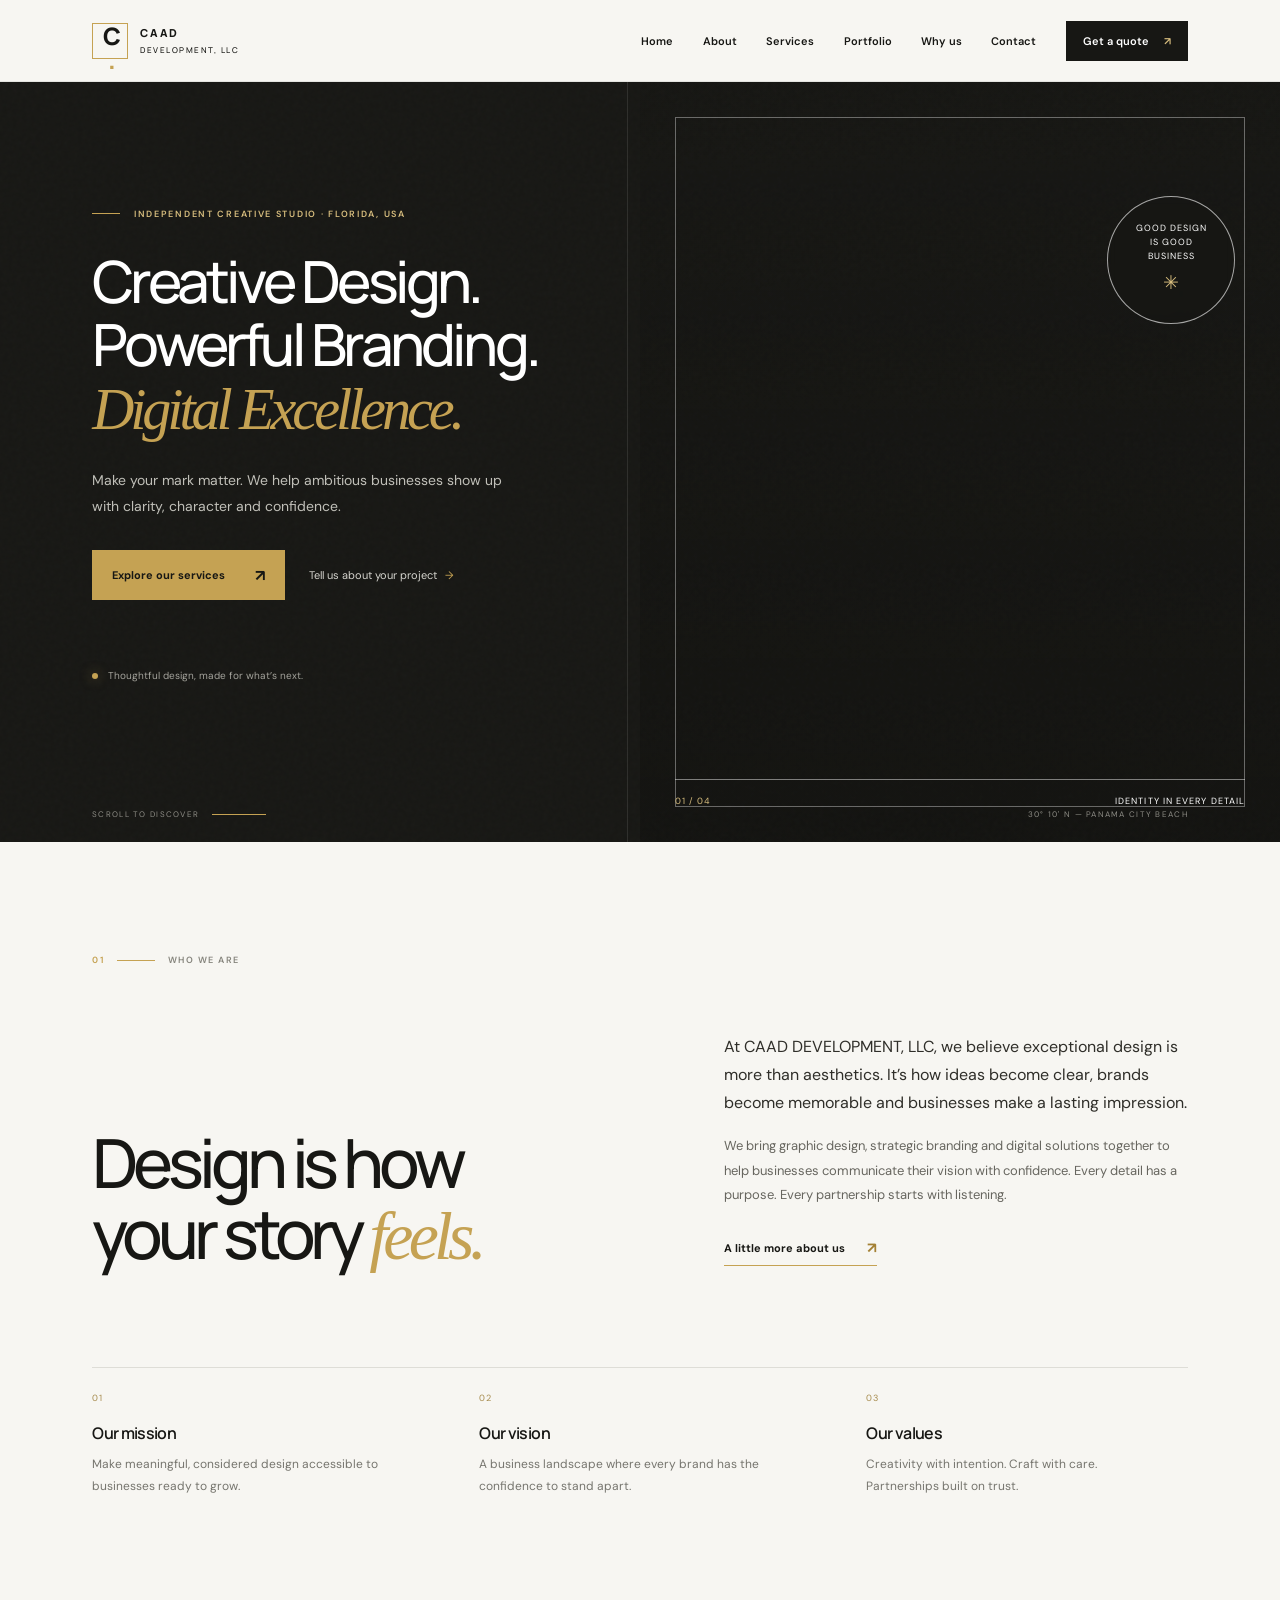
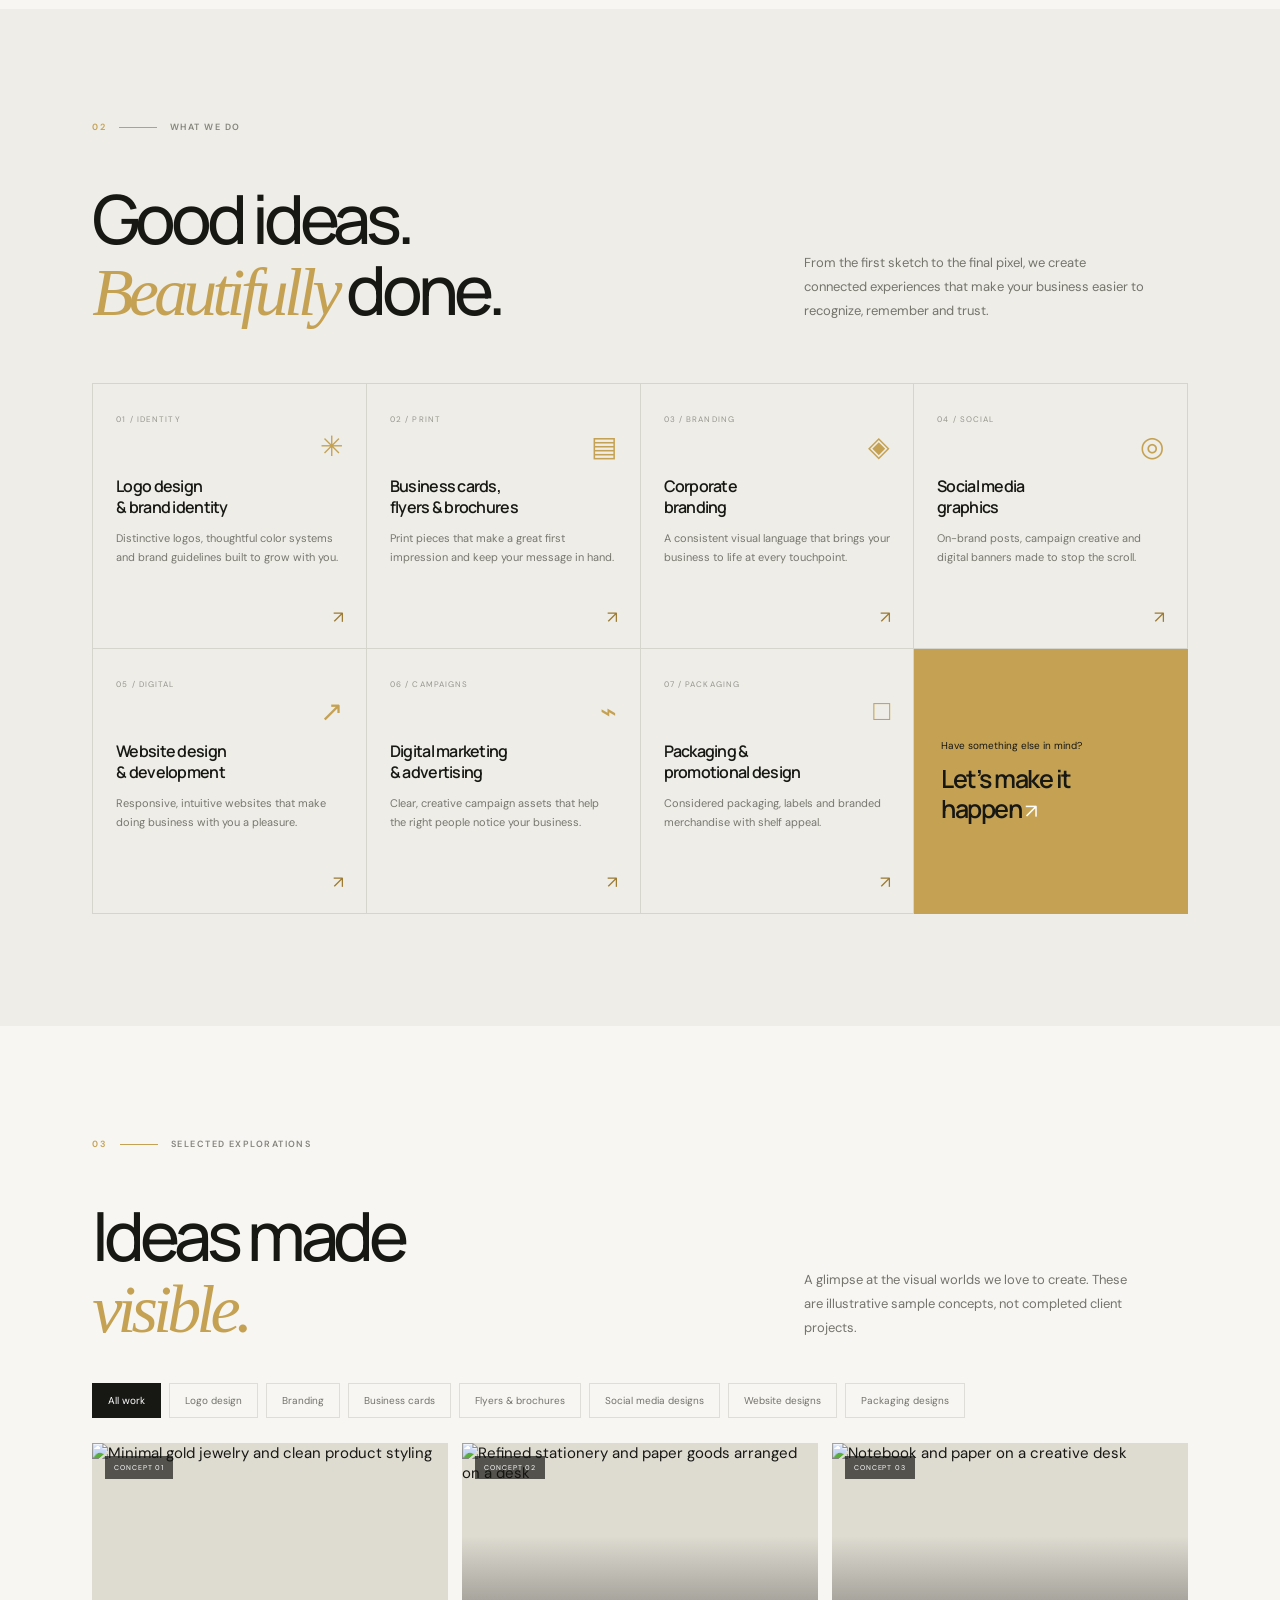
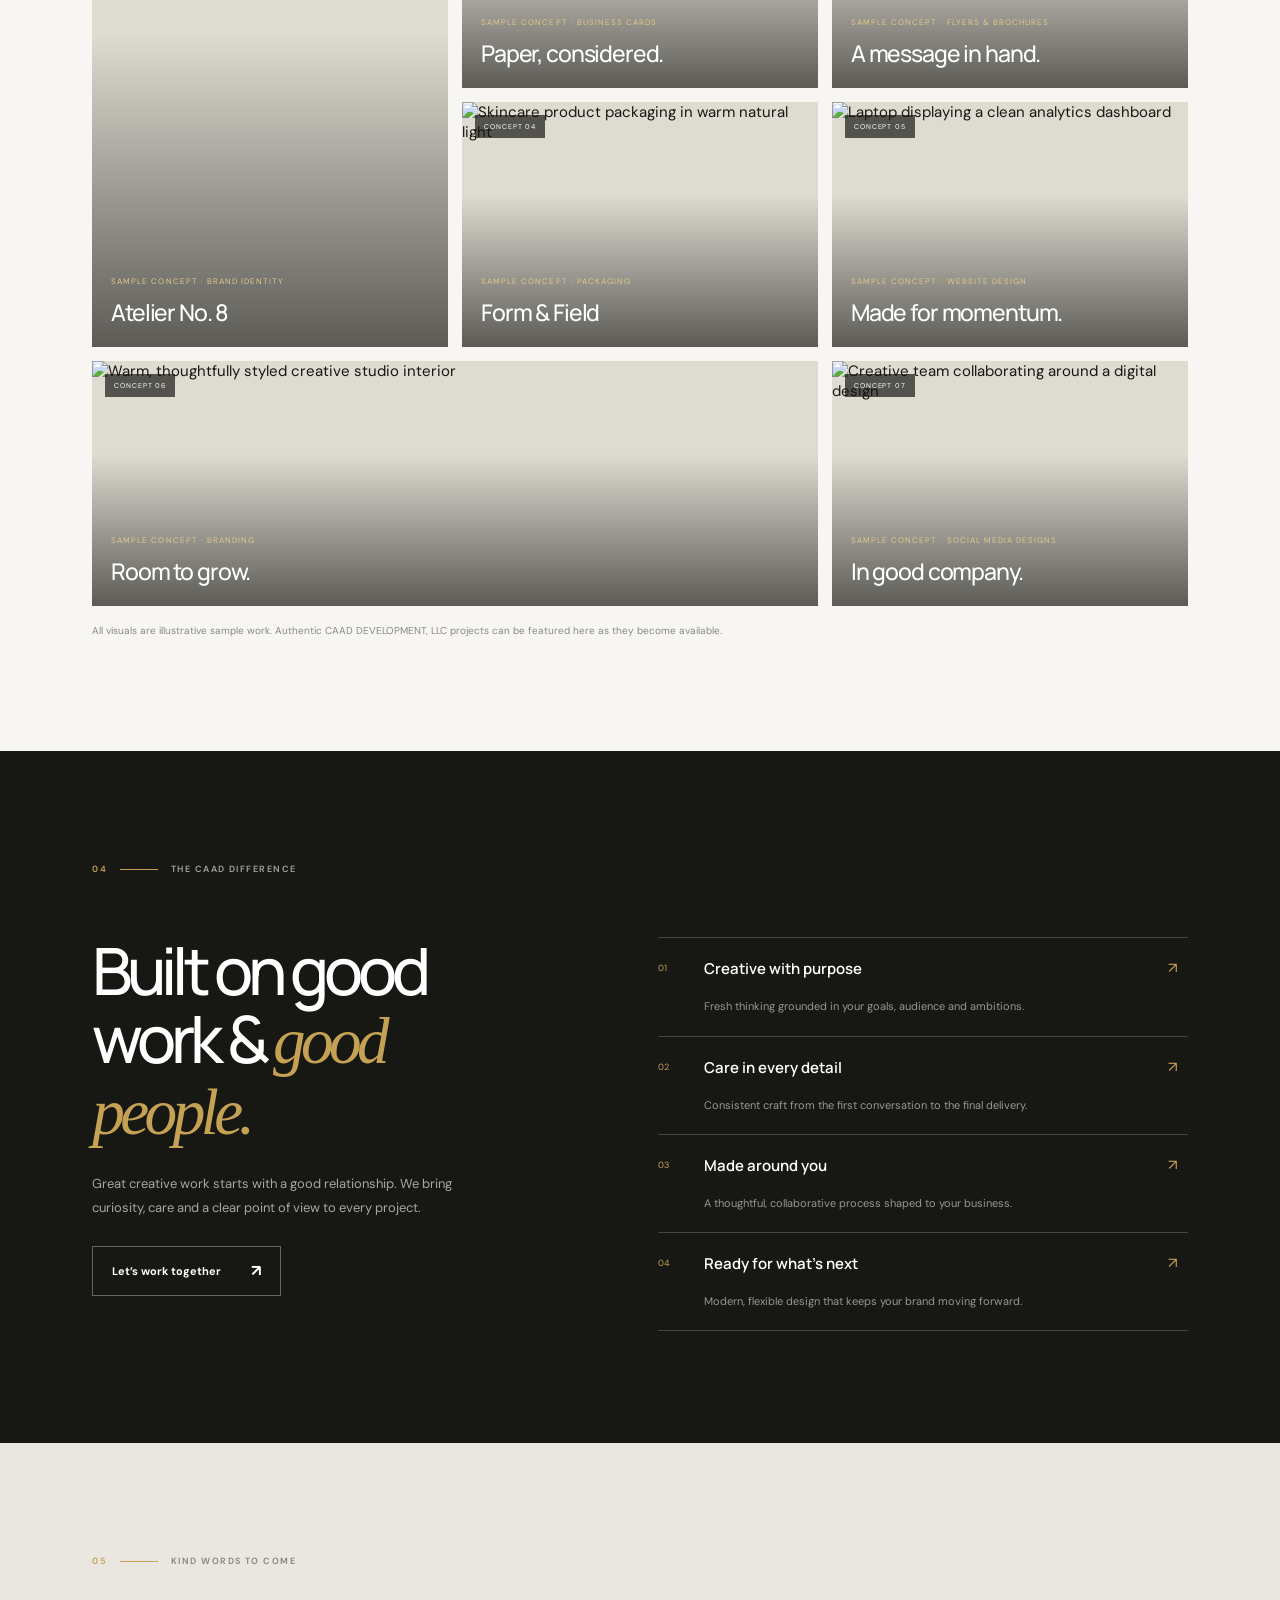
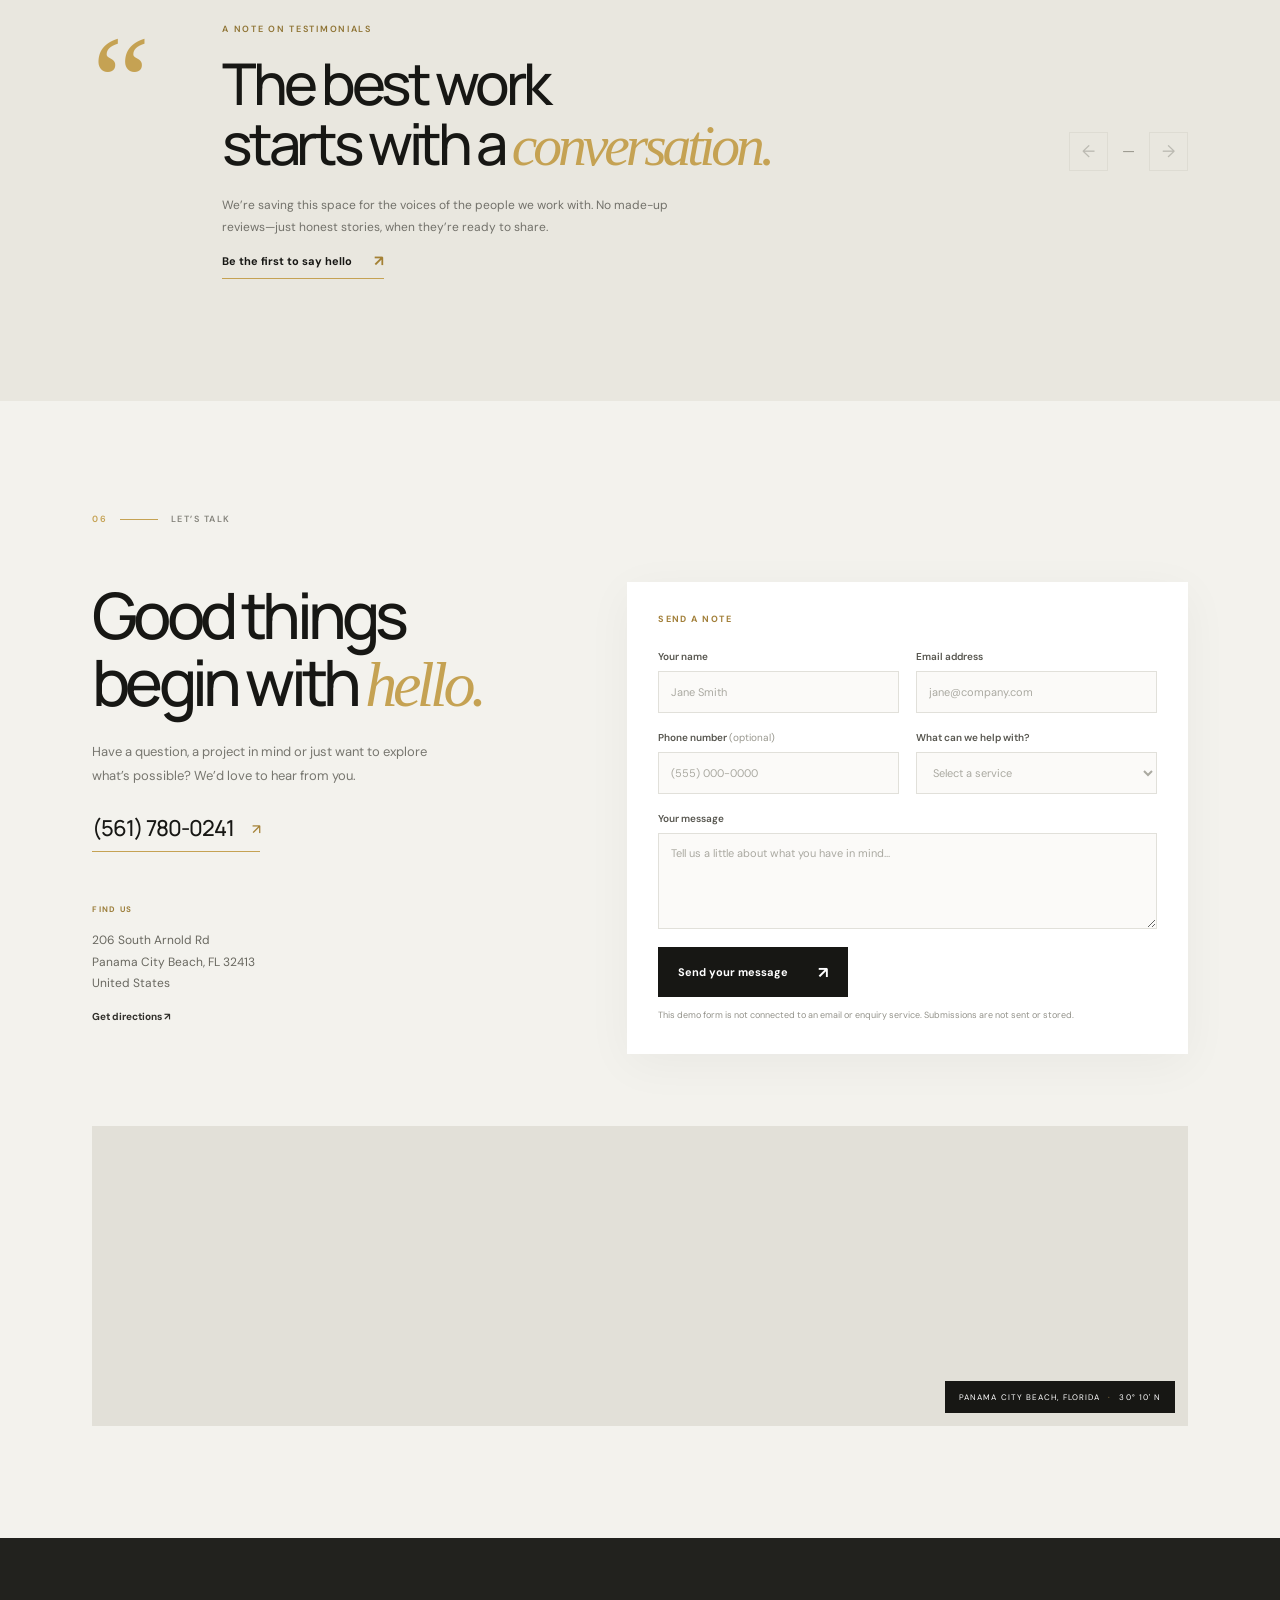
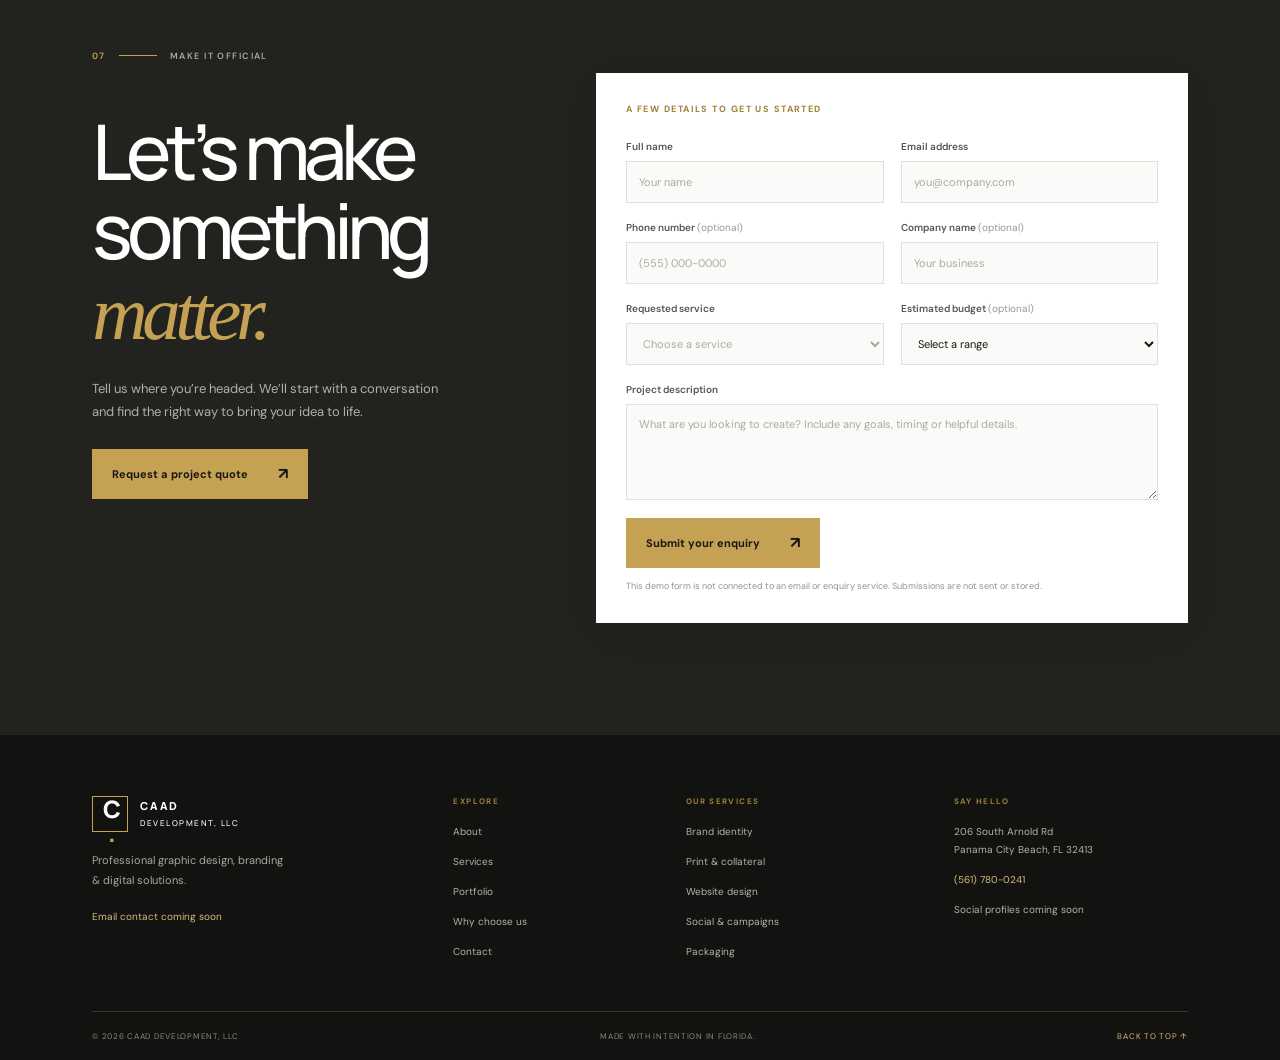
==== index.html @ cacc42fa "Add CAAD Development website Co-authored-by: Copilot <223556219+Copilot@users.noreply.github.com>" ====
<!doctype html>
<html lang="en">
  <head>
    <meta charset="utf-8">
    <meta name="viewport" content="width=device-width, initial-scale=1">
    <meta name="theme-color" content="#11110f">
    <meta name="description" content="CAAD DEVELOPMENT, LLC creates distinctive brand identities, graphic design and thoughtful digital experiences for modern businesses.">
    <title>CAAD DEVELOPMENT, LLC — Design with distinction</title>
    <link rel="preconnect" href="https://fonts.googleapis.com">
    <link rel="preconnect" href="https://fonts.gstatic.com" crossorigin>
    <link rel="preconnect" href="https://images.unsplash.com">
    <link href="https://fonts.googleapis.com/css2?family=DM+Sans:wght@400;500;600;700&family=Manrope:wght@400;500;600;700;800&display=swap" rel="stylesheet">
    <link rel="stylesheet" href="styles.css">
    <script src="script.js" defer></script>
  </head>
  <body>
    <a class="skip-link" href="#main">Skip to content</a>
    <header class="site-header" id="top">
      <a class="brand" href="#home" aria-label="CAAD Development home">
        <span class="brand-mark" aria-hidden="true">C<span>.</span></span>
        <span class="brand-name">CAAD <span>DEVELOPMENT, LLC</span></span>
      </a>
      <button class="menu-toggle" type="button" aria-expanded="false" aria-controls="primary-nav" aria-label="Open navigation">
        <span></span><span></span>
      </button>
      <nav class="primary-nav" id="primary-nav" aria-label="Main navigation">
        <a href="#home">Home</a>
        <a href="#about">About</a>
        <a href="#services">Services</a>
        <a href="#portfolio">Portfolio</a>
        <a href="#why-us">Why us</a>
        <a href="#contact">Contact</a>
        <a class="nav-cta" href="#quote">Get a quote <span aria-hidden="true">↗</span></a>
      </nav>
    </header>

    <main id="main">
      <section class="hero" id="home">
        <div class="hero-grain" aria-hidden="true"></div>
        <div class="hero-copy">
          <p class="eyebrow"><span class="eyebrow-line"></span> Independent creative studio · Florida, USA</p>
          <h1>Creative Design.<br>Powerful Branding.<br><em>Digital Excellence.</em></h1>
          <p class="hero-intro">Make your mark matter. We help ambitious businesses show up with clarity, character and confidence.</p>
          <div class="hero-actions">
            <a class="button button-gold" href="#services">Explore our services <span aria-hidden="true">↗</span></a>
            <a class="text-link" href="#quote">Tell us about your project <span aria-hidden="true">→</span></a>
          </div>
          <div class="hero-note"><span class="note-dot"></span> Thoughtful design, made for what’s next.</div>
        </div>
        <div class="hero-art" role="img" aria-label="Sunlit architectural detail representing considered design">
          <div class="hero-art-image"></div>
          <div class="hero-art-frame"></div>
          <div class="hero-art-label"><span>01 / 04</span><span>Identity in every detail</span></div>
          <div class="hero-stamp" aria-hidden="true"><span>GOOD DESIGN<br>IS GOOD<br>BUSINESS</span><b>✳</b></div>
        </div>
        <div class="hero-bottom"><span>Scroll to discover</span><span class="scroll-line"></span><span>30° 10' N — Panama City Beach</span></div>
      </section>

      <section class="intro section-pad" id="about">
        <div class="section-kicker"><span>01</span><span class="kicker-rule"></span><span>Who we are</span></div>
        <div class="intro-grid">
          <h2>Design is how<br>your story <em>feels.</em></h2>
          <div class="intro-copy">
            <p class="lead">At CAAD DEVELOPMENT, LLC, we believe exceptional design is more than aesthetics. It’s how ideas become clear, brands become memorable and businesses make a lasting impression.</p>
            <p>We bring graphic design, strategic branding and digital solutions together to help businesses communicate their vision with confidence. Every detail has a purpose. Every partnership starts with listening.</p>
            <a class="underlined-link" href="#contact">A little more about us <span aria-hidden="true">↗</span></a>
          </div>
        </div>
        <div class="values-row">
          <div><span class="value-number">01</span><h3>Our mission</h3><p>Make meaningful, considered design accessible to businesses ready to grow.</p></div>
          <div><span class="value-number">02</span><h3>Our vision</h3><p>A business landscape where every brand has the confidence to stand apart.</p></div>
          <div><span class="value-number">03</span><h3>Our values</h3><p>Creativity with intention. Craft with care. Partnerships built on trust.</p></div>
        </div>
      </section>

      <section class="services section-pad" id="services">
        <div class="section-kicker"><span>02</span><span class="kicker-rule"></span><span>What we do</span></div>
        <div class="section-heading">
          <h2>Good ideas.<br><em>Beautifully</em> done.</h2>
          <p>From the first sketch to the final pixel, we create connected experiences that make your business easier to recognize, remember and trust.</p>
        </div>
        <div class="service-grid">
          <article class="service-card">
            <span class="service-index">01 / IDENTITY</span><span class="service-icon" aria-hidden="true">✳</span>
            <h3>Logo design<br>&amp; brand identity</h3><p>Distinctive logos, thoughtful color systems and brand guidelines built to grow with you.</p><a href="#quote" aria-label="Request logo design and brand identity">↗</a>
          </article>
          <article class="service-card">
            <span class="service-index">02 / PRINT</span><span class="service-icon" aria-hidden="true">▤</span>
            <h3>Business cards,<br>flyers &amp; brochures</h3><p>Print pieces that make a great first impression and keep your message in hand.</p><a href="#quote" aria-label="Request print design">↗</a>
          </article>
          <article class="service-card">
            <span class="service-index">03 / BRANDING</span><span class="service-icon" aria-hidden="true">◈</span>
            <h3>Corporate<br>branding</h3><p>A consistent visual language that brings your business to life at every touchpoint.</p><a href="#quote" aria-label="Request corporate branding">↗</a>
          </article>
          <article class="service-card">
            <span class="service-index">04 / SOCIAL</span><span class="service-icon" aria-hidden="true">◎</span>
            <h3>Social media<br>graphics</h3><p>On-brand posts, campaign creative and digital banners made to stop the scroll.</p><a href="#quote" aria-label="Request social media graphics">↗</a>
          </article>
          <article class="service-card">
            <span class="service-index">05 / DIGITAL</span><span class="service-icon" aria-hidden="true">↗</span>
            <h3>Website design<br>&amp; development</h3><p>Responsive, intuitive websites that make doing business with you a pleasure.</p><a href="#quote" aria-label="Request website design and development">↗</a>
          </article>
          <article class="service-card">
            <span class="service-index">06 / CAMPAIGNS</span><span class="service-icon" aria-hidden="true">⌁</span>
            <h3>Digital marketing<br>&amp; advertising</h3><p>Clear, creative campaign assets that help the right people notice your business.</p><a href="#quote" aria-label="Request digital marketing and advertising">↗</a>
          </article>
          <article class="service-card service-card-last">
            <span class="service-index">07 / PACKAGING</span><span class="service-icon" aria-hidden="true">□</span>
            <h3>Packaging &amp;<br>promotional design</h3><p>Considered packaging, labels and branded merchandise with shelf appeal.</p><a href="#quote" aria-label="Request packaging and promotional design">↗</a>
          </article>
          <a class="service-outro" href="#quote"><span>Have something else in mind?</span><strong>Let’s make it happen <b aria-hidden="true">↗</b></strong></a>
        </div>
      </section>

      <section class="portfolio section-pad" id="portfolio">
        <div class="section-kicker"><span>03</span><span class="kicker-rule"></span><span>Selected explorations</span></div>
        <div class="section-heading portfolio-heading">
          <h2>Ideas made<br><em>visible.</em></h2>
          <p>A glimpse at the visual worlds we love to create. These are illustrative sample concepts, not completed client projects.</p>
        </div>
        <div class="portfolio-filters" role="group" aria-label="Filter portfolio samples">
          <button class="filter-button is-active" type="button" data-filter="all" aria-pressed="true">All work</button>
          <button class="filter-button" type="button" data-filter="logo" aria-pressed="false">Logo design</button>
          <button class="filter-button" type="button" data-filter="branding" aria-pressed="false">Branding</button>
          <button class="filter-button" type="button" data-filter="business-cards" aria-pressed="false">Business cards</button>
          <button class="filter-button" type="button" data-filter="flyers" aria-pressed="false">Flyers &amp; brochures</button>
          <button class="filter-button" type="button" data-filter="social" aria-pressed="false">Social media designs</button>
          <button class="filter-button" type="button" data-filter="website" aria-pressed="false">Website designs</button>
          <button class="filter-button" type="button" data-filter="packaging" aria-pressed="false">Packaging designs</button>
        </div>
        <div class="portfolio-grid">
          <article class="portfolio-item portfolio-tall" data-category="logo">
            <img src="https://images.unsplash.com/photo-1605106702734-205df224ecce?auto=format&amp;fit=crop&amp;w=1000&amp;q=82" alt="Minimal gold jewelry and clean product styling" loading="lazy">
            <div class="portfolio-overlay"><span>Sample concept · Brand identity</span><h3>Atelier No. 8</h3></div><span class="sample-tag">CONCEPT 01</span>
          </article>
          <article class="portfolio-item" data-category="business-cards">
            <img src="https://images.unsplash.com/photo-1544816155-12df9643f363?auto=format&amp;fit=crop&amp;w=900&amp;q=82" alt="Refined stationery and paper goods arranged on a desk" loading="lazy">
            <div class="portfolio-overlay"><span>Sample concept · Business cards</span><h3>Paper, considered.</h3></div><span class="sample-tag">CONCEPT 02</span>
          </article>
          <article class="portfolio-item" data-category="flyers">
            <img src="https://images.unsplash.com/photo-1517842645767-c639042777db?auto=format&amp;fit=crop&amp;w=900&amp;q=82" alt="Notebook and paper on a creative desk" loading="lazy">
            <div class="portfolio-overlay"><span>Sample concept · Flyers &amp; brochures</span><h3>A message in hand.</h3></div><span class="sample-tag">CONCEPT 03</span>
          </article>
          <article class="portfolio-item" data-category="packaging">
            <img src="https://images.unsplash.com/photo-1608571423902-eed4a5ad8108?auto=format&amp;fit=crop&amp;w=900&amp;q=82" alt="Skincare product packaging in warm natural light" loading="lazy">
            <div class="portfolio-overlay"><span>Sample concept · Packaging</span><h3>Form &amp; Field</h3></div><span class="sample-tag">CONCEPT 04</span>
          </article>
          <article class="portfolio-item" data-category="website">
            <img src="https://images.unsplash.com/photo-1460925895917-afdab827c52f?auto=format&amp;fit=crop&amp;w=900&amp;q=82" alt="Laptop displaying a clean analytics dashboard" loading="lazy">
            <div class="portfolio-overlay"><span>Sample concept · Website design</span><h3>Made for momentum.</h3></div><span class="sample-tag">CONCEPT 05</span>
          </article>
          <article class="portfolio-item portfolio-wide" data-category="branding">
            <img src="https://images.unsplash.com/photo-1494438639946-1ebd1d20bf85?auto=format&amp;fit=crop&amp;w=1200&amp;q=82" alt="Warm, thoughtfully styled creative studio interior" loading="lazy">
            <div class="portfolio-overlay"><span>Sample concept · Branding</span><h3>Room to grow.</h3></div><span class="sample-tag">CONCEPT 06</span>
          </article>
          <article class="portfolio-item" data-category="social">
            <img src="https://images.unsplash.com/photo-1516321318423-f06f85e504b3?auto=format&amp;fit=crop&amp;w=900&amp;q=82" alt="Creative team collaborating around a digital design" loading="lazy">
            <div class="portfolio-overlay"><span>Sample concept · Social media designs</span><h3>In good company.</h3></div><span class="sample-tag">CONCEPT 07</span>
          </article>
        </div>
        <p class="portfolio-disclaimer">All visuals are illustrative sample work. Authentic CAAD DEVELOPMENT, LLC projects can be featured here as they become available.</p>
      </section>

      <section class="why-us section-pad" id="why-us">
        <div class="section-kicker"><span>04</span><span class="kicker-rule"></span><span>The CAAD difference</span></div>
        <div class="why-grid">
          <div><h2>Built on good<br>work &amp; <em>good people.</em></h2><p class="why-intro">Great creative work starts with a good relationship. We bring curiosity, care and a clear point of view to every project.</p><a class="button button-outline" href="#contact">Let’s work together <span aria-hidden="true">↗</span></a></div>
          <div class="strength-list">
            <div><span>01</span><h3>Creative with purpose</h3><p>Fresh thinking grounded in your goals, audience and ambitions.</p><b aria-hidden="true">↗</b></div>
            <div><span>02</span><h3>Care in every detail</h3><p>Consistent craft from the first conversation to the final delivery.</p><b aria-hidden="true">↗</b></div>
            <div><span>03</span><h3>Made around you</h3><p>A thoughtful, collaborative process shaped to your business.</p><b aria-hidden="true">↗</b></div>
            <div><span>04</span><h3>Ready for what’s next</h3><p>Modern, flexible design that keeps your brand moving forward.</p><b aria-hidden="true">↗</b></div>
          </div>
        </div>
      </section>

      <section class="testimonial-section section-pad" aria-labelledby="testimonial-title">
        <div class="section-kicker"><span>05</span><span class="kicker-rule"></span><span>Kind words to come</span></div>
        <div class="testimonial-wrap">
          <div class="testimonial-mark" aria-hidden="true">“</div>
          <div class="testimonial-content">
            <p class="eyebrow">A note on testimonials</p>
            <h2 id="testimonial-title">The best work<br>starts with a <em>conversation.</em></h2>
            <p class="testimonial-note">We’re saving this space for the voices of the people we work with. No made-up reviews—just honest stories, when they’re ready to share.</p>
            <a class="underlined-link" href="#contact">Be the first to say hello <span aria-hidden="true">↗</span></a>
          </div>
          <div class="testimonial-controls" aria-label="Testimonial carousel controls">
            <button type="button" disabled aria-label="Previous testimonial">←</button><span>—</span><button type="button" disabled aria-label="Next testimonial">→</button>
          </div>
        </div>
      </section>

      <section class="contact section-pad" id="contact">
        <div class="section-kicker"><span>06</span><span class="kicker-rule"></span><span>Let’s talk</span></div>
        <div class="contact-grid">
          <div class="contact-info">
            <h2>Good things<br>begin with <em>hello.</em></h2>
            <p>Have a question, a project in mind or just want to explore what’s possible? We’d love to hear from you.</p>
            <a class="contact-phone" href="tel:+15617800241">(561) 780-0241 <span aria-hidden="true">↗</span></a>
            <div class="contact-address"><span class="address-label">FIND US</span><p>206 South Arnold Rd<br>Panama City Beach, FL 32413<br>United States</p><a href="https://maps.google.com/?q=206+South+Arnold+Rd,+Panama+City+Beach,+FL+32413" target="_blank" rel="noreferrer">Get directions ↗</a></div>
          </div>
          <form class="form-card" id="contact-form">
            <p class="form-eyebrow">Send a note</p>
            <div class="form-row">
              <label>Your name<input name="name" autocomplete="name" required minlength="2" placeholder="Jane Smith"></label>
              <label>Email address<input name="email" type="email" autocomplete="email" required placeholder="jane@company.com"></label>
            </div>
            <div class="form-row">
              <label>Phone number <span class="optional">(optional)</span><input name="phone" type="tel" autocomplete="tel" placeholder="(555) 000-0000"></label>
              <label>What can we help with?
                <select name="service" required>
                  <option value="" selected disabled>Select a service</option>
                  <option>Logo design &amp; brand identity</option><option>Print design</option><option>Corporate branding</option><option>Social media graphics</option><option>Website design &amp; development</option><option>Digital marketing &amp; advertising</option><option>Packaging &amp; promotional design</option><option>Something else</option>
                </select>
              </label>
            </div>
            <label>Your message<textarea name="message" rows="4" required minlength="10" placeholder="Tell us a little about what you have in mind..."></textarea></label>
            <button class="button button-dark" type="submit">Send your message <span aria-hidden="true">↗</span></button>
            <p class="form-status" role="status" aria-live="polite"></p>
            <p class="form-disclaimer">This demo form is not connected to an email or enquiry service. Submissions are not sent or stored.</p>
          </form>
        </div>
        <div class="map-wrap" aria-label="Map showing the office area">
          <iframe title="Map of 206 South Arnold Road, Panama City Beach, Florida" src="https://maps.google.com/maps?q=206%20South%20Arnold%20Rd%2C%20Panama%20City%20Beach%2C%20FL%2032413&amp;output=embed" loading="lazy" referrerpolicy="no-referrer-when-downgrade"></iframe>
          <span class="map-caption">PANAMA CITY BEACH, FLORIDA <span>·</span> 30° 10' N</span>
        </div>
      </section>

      <section class="quote section-pad" id="quote">
        <div class="quote-content">
          <div class="section-kicker"><span>07</span><span class="kicker-rule"></span><span>Make it official</span></div>
          <h2>Let’s make<br>something <em>matter.</em></h2>
          <p>Tell us where you’re headed. We’ll start with a conversation and find the right way to bring your idea to life.</p>
          <a class="button button-gold" href="#quote-form">Request a project quote <span aria-hidden="true">↗</span></a>
        </div>
        <div class="quote-form-wrap">
          <form class="quote-form" id="quote-form">
            <p class="form-eyebrow">A few details to get us started</p>
            <div class="form-row"><label>Full name<input name="name" autocomplete="name" required minlength="2" placeholder="Your name"></label><label>Email address<input name="email" type="email" autocomplete="email" required placeholder="you@company.com"></label></div>
            <div class="form-row"><label>Phone number <span class="optional">(optional)</span><input name="phone" type="tel" autocomplete="tel" placeholder="(555) 000-0000"></label><label>Company name <span class="optional">(optional)</span><input name="company" autocomplete="organization" placeholder="Your business"></label></div>
            <div class="form-row"><label>Requested service<select name="service" required><option value="" selected disabled>Choose a service</option><option>Logo design &amp; brand identity</option><option>Business cards, flyers &amp; brochures</option><option>Corporate branding</option><option>Social media graphics</option><option>Website design &amp; development</option><option>Digital marketing &amp; advertising</option><option>Packaging &amp; promotional design</option><option>Multiple services / not sure yet</option></select></label><label>Estimated budget <span class="optional">(optional)</span><select name="budget"><option value="" selected>Select a range</option><option>Under $1,000</option><option>$1,000–$2,500</option><option>$2,500–$5,000</option><option>$5,000+</option><option>Let’s discuss</option></select></label></div>
            <label>Project description<textarea name="description" rows="4" required minlength="15" placeholder="What are you looking to create? Include any goals, timing or helpful details."></textarea></label>
            <button class="button button-gold" type="submit">Submit your enquiry <span aria-hidden="true">↗</span></button>
            <p class="form-status" role="status" aria-live="polite"></p>
            <p class="form-disclaimer">This demo form is not connected to an email or enquiry service. Submissions are not sent or stored.</p>
          </form>
        </div>
      </section>
    </main>

    <footer class="site-footer">
      <div class="footer-main">
        <div class="footer-brand">
          <a class="brand brand-light" href="#home" aria-label="CAAD Development home"><span class="brand-mark" aria-hidden="true">C<span>.</span></span><span class="brand-name">CAAD <span>DEVELOPMENT, LLC</span></span></a>
          <p>Professional graphic design, branding<br>&amp; digital solutions.</p>
          <span class="footer-email">Email contact coming soon</span>
        </div>
        <div class="footer-col"><span class="footer-label">EXPLORE</span><a href="#about">About</a><a href="#services">Services</a><a href="#portfolio">Portfolio</a><a href="#why-us">Why choose us</a><a href="#contact">Contact</a></div>
        <div class="footer-col"><span class="footer-label">OUR SERVICES</span><a href="#services">Brand identity</a><a href="#services">Print &amp; collateral</a><a href="#services">Website design</a><a href="#services">Social &amp; campaigns</a><a href="#services">Packaging</a></div>
        <div class="footer-col footer-contact"><span class="footer-label">SAY HELLO</span><p>206 South Arnold Rd<br>Panama City Beach, FL 32413</p><a href="tel:+15617800241">(561) 780-0241</a><span>Social profiles coming soon</span></div>
      </div>
      <div class="footer-bottom"><span>© <span id="current-year"></span> CAAD DEVELOPMENT, LLC</span><span>Made with intention in Florida.</span><a href="#top">Back to top ↑</a></div>
    </footer>
  </body>
</html>
---- styles.css ----
:root {
  color-scheme: light;
  --ink: #171714;
  --ink-soft: #272722;
  --paper: #f7f6f2;
  --white: #fff;
  --gold: #c5a253;
  --gold-light: #d7bd7e;
  --muted: #85847d;
  --line: #deddd7;
  --serif: Georgia, "Times New Roman", serif;
  --sans: "DM Sans", Arial, sans-serif;
  --display: "Manrope", "DM Sans", Arial, sans-serif;
  --page-pad: clamp(24px, 7.2vw, 112px);
}

* { box-sizing: border-box; }
html { scroll-behavior: smooth; scroll-padding-top: 84px; }
body { margin: 0; background: var(--paper); color: var(--ink); font-family: var(--sans); font-size: 15px; -webkit-font-smoothing: antialiased; }
img { display: block; width: 100%; }
a { color: inherit; text-decoration: none; }
button, input, select, textarea { font: inherit; }
button, a { -webkit-tap-highlight-color: transparent; }
::selection { color: var(--ink); background: var(--gold-light); }
.skip-link { position: fixed; z-index: 99; top: 10px; left: 10px; padding: 12px 16px; background: var(--white); transform: translateY(-160%); }
.skip-link:focus { transform: translateY(0); }

.site-header { position: sticky; z-index: 20; top: 0; display: flex; height: 82px; align-items: center; justify-content: space-between; padding: 0 var(--page-pad); background: rgba(247, 246, 242, .96); border-bottom: 1px solid rgba(23, 23, 20, .08); backdrop-filter: blur(14px); }
.brand { display: inline-flex; align-items: center; gap: 12px; }
.brand-mark { display: grid; width: 36px; height: 36px; place-items: center; border: 1px solid var(--gold); color: var(--ink); font: 800 24px/1 var(--display); letter-spacing: -3px; }
.brand-mark span { color: var(--gold); }
.brand-name { font: 800 11px/1.35 var(--display); letter-spacing: .16em; }
.brand-name span { display: block; margin-top: 4px; font-size: 8px; font-weight: 500; letter-spacing: .19em; }
.primary-nav { display: flex; align-items: center; gap: clamp(17px, 2.3vw, 34px); }
.primary-nav > a:not(.nav-cta) { position: relative; font-size: 11px; font-weight: 600; transition: color .2s ease; }
.primary-nav > a:not(.nav-cta)::after { position: absolute; right: 0; bottom: -7px; left: 0; height: 1px; background: var(--gold); content: ""; transform: scaleX(0); transform-origin: left; transition: transform .25s ease; }
.primary-nav > a:not(.nav-cta):hover { color: #947333; }
.primary-nav > a:not(.nav-cta):hover::after { transform: scaleX(1); }
.nav-cta { padding: 13px 17px; background: var(--ink); color: var(--white); font-size: 11px; font-weight: 600; transition: background .2s ease; }
.nav-cta:hover { background: #37362e; }
.nav-cta span { margin-left: 12px; color: var(--gold-light); }
.menu-toggle { display: none; }

.hero { position: relative; display: grid; min-height: min(760px, calc(100svh - 82px)); grid-template-columns: 1fr 1fr; overflow: hidden; background: var(--ink); color: var(--white); }
.hero::before { position: absolute; top: 0; bottom: 0; left: 49%; width: 1px; background: rgba(255,255,255,.1); content: ""; }
.hero-grain { position: absolute; inset: 0; pointer-events: none; opacity: .14; background-image: url("data:image/svg+xml,%3Csvg viewBox='0 0 180 180' xmlns='http://www.w3.org/2000/svg'%3E%3Cfilter id='n'%3E%3CfeTurbulence type='fractalNoise' baseFrequency='.9' numOctaves='3' stitchTiles='stitch'/%3E%3C/filter%3E%3Crect width='100%25' height='100%25' filter='url(%23n)' opacity='.16'/%3E%3C/svg%3E"); }
.hero-copy { position: relative; z-index: 1; align-self: center; max-width: 700px; padding: 78px 5vw 112px var(--page-pad); }
.eyebrow { margin: 0 0 30px; color: var(--gold-light); font-size: 9px; font-weight: 600; letter-spacing: .19em; text-transform: uppercase; }
.eyebrow-line { display: inline-block; width: 28px; height: 1px; margin: 0 10px 3px 0; background: var(--gold); }
.hero h1, h2 { margin: 0; font: 500 clamp(54px, 7.15vw, 105px)/.99 var(--display); letter-spacing: -.075em; }
.hero h1 { font-size: clamp(42px, 4.55vw, 66px); line-height: 1.08; letter-spacing: -.065em; }
.hero h1 em, h2 em { color: var(--gold); font-family: var(--serif); font-weight: 400; letter-spacing: -.07em; }
.hero-intro { max-width: 440px; margin: 27px 0 30px; color: #c1c0b9; font-size: 14px; line-height: 1.85; }
.hero-actions { display: flex; align-items: center; flex-wrap: wrap; gap: 24px; }
.button { display: inline-flex; min-height: 50px; align-items: center; justify-content: center; gap: 30px; padding: 0 19px; border: 1px solid transparent; cursor: pointer; font-size: 11px; font-weight: 700; transition: color .2s ease, background .2s ease, border-color .2s ease, transform .2s ease; }
.button:hover { transform: translateY(-2px); }
.button-gold { background: var(--gold); color: var(--ink); }
.button-gold:hover { background: var(--gold-light); }
.button-gold span, .button-dark span, .button-outline span { font-size: 16px; }
.text-link { color: #d5d4ce; font-size: 11px; }
.text-link span { padding-left: 5px; color: var(--gold); }
.hero-note { display: flex; align-items: center; gap: 10px; margin-top: 69px; color: #a4a39c; font-size: 10px; }
.note-dot { width: 6px; height: 6px; border-radius: 50%; background: var(--gold); box-shadow: 0 0 12px #c5a25380; }
.hero-art { position: relative; min-height: 620px; overflow: hidden; }
.hero-art-image { position: absolute; inset: 0; background: linear-gradient(180deg, rgba(12,12,10,.05), rgba(12,12,10,.3)), url("https://images.unsplash.com/photo-1511818966892-d7d671e672a2?auto=format&fit=crop&w=1400&q=88") center/cover; animation: image-arrive 1.2s ease both; }
.hero-art-frame { position: absolute; inset: 35px; border: 1px solid rgba(255,255,255,.36); }
.hero-art-label { position: absolute; right: 35px; bottom: 35px; left: 35px; display: flex; justify-content: space-between; padding: 15px 0 0; border-top: 1px solid rgba(255,255,255,.45); font-size: 9px; letter-spacing: .12em; text-transform: uppercase; }
.hero-art-label span:first-child { color: var(--gold-light); }
.hero-stamp { position: absolute; top: 15%; right: 7%; display: grid; width: 128px; height: 128px; align-content: center; justify-items: center; border: 1px solid rgba(255,255,255,.62); border-radius: 50%; background: rgba(22,22,18,.28); color: var(--white); font-size: 9px; line-height: 1.55; letter-spacing: .11em; text-align: center; backdrop-filter: blur(4px); }
.hero-stamp b { margin-top: 4px; color: var(--gold-light); font-size: 19px; font-weight: 400; }
.hero-bottom { position: absolute; right: var(--page-pad); bottom: 23px; left: var(--page-pad); display: flex; align-items: center; gap: 13px; color: #8d8c85; font-size: 8px; letter-spacing: .16em; text-transform: uppercase; }
.scroll-line { width: 54px; height: 1px; background: var(--gold); }
.hero-bottom span:last-child { margin-left: auto; }

.section-pad { padding: 112px var(--page-pad); }
.section-kicker { display: flex; align-items: center; gap: 13px; color: #85847c; font-size: 9px; font-weight: 600; letter-spacing: .16em; text-transform: uppercase; }
.section-kicker > span:first-child { color: var(--gold); }
.kicker-rule { width: 38px; height: 1px; background: var(--gold); }
.intro { background: var(--paper); }
.intro-grid { display: grid; grid-template-columns: 1.08fr .92fr; gap: 8%; align-items: end; margin-top: 67px; }
.intro h2, .section-heading h2, .why-grid h2, .contact-info h2, .quote h2 { font-size: clamp(46px, 5.3vw, 74px); line-height: 1.04; }
.intro-copy { max-width: 485px; padding-bottom: 6px; }
.intro-copy p { margin: 0 0 17px; color: #67665f; font-size: 13px; line-height: 1.9; }
.intro-copy .lead { color: #2f2e29; font-size: 16px; line-height: 1.75; }
.underlined-link { display: inline-flex; gap: 22px; align-items: center; margin-top: 13px; padding-bottom: 7px; border-bottom: 1px solid var(--gold); font-size: 11px; font-weight: 700; }
.underlined-link span { color: #a48135; font-size: 15px; }
.values-row { display: grid; grid-template-columns: repeat(3, 1fr); gap: 6%; margin-top: 95px; padding-top: 24px; border-top: 1px solid var(--line); }
.values-row > div { position: relative; padding-top: 30px; }
.value-number { position: absolute; top: 0; color: #a68b4d; font-size: 9px; letter-spacing: .1em; }
.values-row h3 { margin: 0 0 10px; font: 600 16px var(--display); letter-spacing: -.04em; }
.values-row p { max-width: 290px; margin: 0; color: #76756e; font-size: 12px; line-height: 1.8; }

.services { background: #eeede7; }
.section-heading { display: flex; align-items: end; justify-content: space-between; gap: 40px; margin: 50px 0 55px; }
.section-heading > p { max-width: 340px; margin: 0 4% 5px 0; color: #74736c; font-size: 13px; line-height: 1.85; }
.service-grid { display: grid; grid-template-columns: repeat(4, 1fr); border-top: 1px solid #d5d4cd; border-left: 1px solid #d5d4cd; }
.service-card { position: relative; min-height: 265px; padding: 23px 23px 25px; border-right: 1px solid #d5d4cd; border-bottom: 1px solid #d5d4cd; transition: background .25s ease, color .25s ease; }
.service-card:hover { background: var(--ink); color: var(--white); }
.service-index { color: #96958e; font-size: 8px; letter-spacing: .14em; }
.service-icon { position: absolute; top: 46px; right: 23px; color: var(--gold); font: 28px var(--serif); }
.service-card h3 { margin: 49px 0 12px; font: 600 16px/1.28 var(--display); letter-spacing: -.045em; }
.service-card p { max-width: 230px; margin: 0; color: #77766f; font-size: 11px; line-height: 1.7; }
.service-card:hover p { color: #b7b6af; }
.service-card > a { position: absolute; right: 22px; bottom: 20px; color: #9c7b34; font-size: 17px; transition: transform .2s ease; }
.service-card:hover > a { transform: translate(3px, -3px); }
.service-outro { display: flex; min-height: 265px; flex-direction: column; justify-content: center; gap: 12px; padding: 27px; background: var(--gold); transition: background .2s ease; }
.service-outro:hover { background: var(--gold-light); }
.service-outro span { font-size: 10px; }
.service-outro strong { max-width: 200px; font: 600 25px/1.2 var(--display); letter-spacing: -.06em; }
.service-outro b { color: var(--white); font: 400 20px var(--sans); }

.portfolio { background: var(--paper); }
.portfolio-heading { margin-bottom: 38px; }
.portfolio-filters { display: flex; flex-wrap: wrap; gap: 8px; margin-bottom: 25px; }
.filter-button { padding: 10px 15px; border: 1px solid var(--line); border-radius: 0; background: transparent; color: #73726b; cursor: pointer; font-size: 10px; transition: all .2s ease; }
.filter-button:hover, .filter-button.is-active { border-color: var(--ink); background: var(--ink); color: var(--white); }
.portfolio-grid { display: grid; grid-auto-rows: 245px; grid-template-columns: repeat(3, 1fr); gap: 14px; }
.portfolio-item { position: relative; overflow: hidden; background: #dedbd1; }
.portfolio-item img { width: 100%; height: 100%; object-fit: cover; transition: transform .65s cubic-bezier(.2,.7,.25,1), filter .4s ease; }
.portfolio-item::after { position: absolute; inset: 0; background: linear-gradient(180deg, transparent 38%, rgba(12,12,10,.72)); content: ""; opacity: .86; transition: opacity .3s ease; }
.portfolio-item:hover img { transform: scale(1.055); }
.portfolio-item:hover::after { opacity: 1; }
.portfolio-tall { grid-row: span 2; }
.portfolio-wide { grid-column: span 2; }
.portfolio-overlay { position: absolute; z-index: 1; right: 19px; bottom: 19px; left: 19px; color: var(--white); }
.portfolio-overlay span { color: #e0c989; font-size: 8px; letter-spacing: .13em; text-transform: uppercase; }
.portfolio-overlay h3 { margin: 7px 0 0; font: 500 23px var(--display); letter-spacing: -.05em; }
.sample-tag { position: absolute; z-index: 1; top: 13px; left: 13px; padding: 7px 9px; background: rgba(18,18,16,.68); color: var(--white); font-size: 7px; letter-spacing: .13em; }
.portfolio-disclaimer { margin: 17px 0 0; color: #898880; font-size: 10px; line-height: 1.6; }

.why-us { background: var(--ink); color: var(--white); }
.why-us .section-kicker { color: #a5a49d; }
.why-grid { display: grid; grid-template-columns: .9fr 1.1fr; gap: 12%; margin-top: 62px; }
.why-grid h2 { font-size: clamp(47px, 5.1vw, 72px); }
.why-intro { max-width: 390px; margin: 25px 0 27px; color: #a7a69f; font-size: 13px; line-height: 1.8; }
.button-outline { border-color: #67665e; color: var(--white); }
.button-outline:hover { border-color: var(--gold); color: var(--gold-light); }
.strength-list { border-top: 1px solid #46453f; }
.strength-list > div { position: relative; display: grid; grid-template-columns: 33px minmax(0, 1fr) 20px; gap: 13px; align-items: start; padding: 20px 0; border-bottom: 1px solid #46453f; }
.strength-list > div > span { padding-top: 4px; color: var(--gold); font-size: 9px; }
.strength-list h3 { grid-column: 2; grid-row: 1; margin: 0 0 5px; font: 600 15px var(--display); }
.strength-list p { grid-column: 2; grid-row: 2; margin: 0; color: #999890; font-size: 11px; line-height: 1.65; }
.strength-list b { grid-column: 3; grid-row: 1 / span 2; color: var(--gold); font-size: 15px; font-weight: 400; }

.testimonial-section { background: #e9e7df; }
.testimonial-wrap { position: relative; display: grid; grid-template-columns: 100px 1fr 130px; align-items: center; gap: 30px; min-height: 310px; padding: 56px 0 10px; }
.testimonial-mark { align-self: start; color: var(--gold); font: 130px/.9 var(--serif); }
.testimonial-content .eyebrow { margin-bottom: 18px; color: #8e7333; }
.testimonial-content h2 { font-size: clamp(40px, 4.5vw, 61px); line-height: 1.05; }
.testimonial-note { max-width: 460px; margin: 18px 0 0; color: #72716a; font-size: 12px; line-height: 1.8; }
.testimonial-controls { display: flex; align-items: center; justify-content: end; gap: 14px; color: #9b998f; }
.testimonial-controls button { display: grid; width: 39px; height: 39px; place-items: center; border: 1px solid #ceccc3; background: transparent; color: #78776f; font-size: 17px; }
.testimonial-controls button:disabled { opacity: .4; }

.contact { background: #f3f2ed; }
.contact-grid { display: grid; grid-template-columns: .85fr 1.15fr; gap: 11%; margin-top: 57px; }
.contact-info h2 { font-size: clamp(46px, 5vw, 69px); }
.contact-info > p { max-width: 350px; margin: 22px 0 26px; color: #77766f; font-size: 13px; line-height: 1.8; }
.contact-phone { display: inline-flex; align-items: center; gap: 18px; padding-bottom: 8px; border-bottom: 1px solid var(--gold); font: 500 22px var(--display); letter-spacing: -.045em; }
.contact-phone span { color: #a48135; font-size: 14px; }
.contact-address { margin-top: 45px; }
.address-label, .footer-label { color: #9c7e3b; font-size: 8px; font-weight: 700; letter-spacing: .17em; }
.contact-address p { margin: 13px 0 10px; color: #696860; font-size: 12px; line-height: 1.8; }
.contact-address > a { color: #302f2a; font-size: 10px; font-weight: 700; }
.form-card, .quote-form { padding: 31px; background: var(--white); box-shadow: 0 10px 45px rgba(27,26,21,.045); }
.form-eyebrow { margin: 0 0 25px; color: #a27f39; font-size: 9px; font-weight: 700; letter-spacing: .16em; text-transform: uppercase; }
.form-row { display: grid; grid-template-columns: repeat(2, minmax(0, 1fr)); gap: 17px; }
form label { display: block; margin-bottom: 18px; color: #57564f; font-size: 10px; font-weight: 600; }
form input, form select, form textarea { display: block; width: 100%; margin-top: 8px; padding: 12px 12px; border: 1px solid #e1e0da; border-radius: 0; outline: 0; background: #fbfaf8; color: var(--ink); font-size: 11px; font-weight: 400; transition: border-color .2s ease, box-shadow .2s ease; }
form input, form select { min-height: 42px; }
form textarea { min-height: 96px; resize: vertical; }
form input:focus, form select:focus, form textarea:focus { border-color: var(--gold); box-shadow: 0 0 0 2px rgba(197,162,83,.13); }
form input::placeholder, form textarea::placeholder { color: #aaa9a1; }
form select:invalid { color: #aaa9a1; }
.optional { color: #99988f; font-weight: 400; }
.button-dark { min-width: 180px; background: var(--ink); color: var(--white); }
.button-dark:hover { background: #34332e; }
.form-status { min-height: 16px; margin: 12px 0 0; color: #7c5e22; font-size: 11px; line-height: 1.6; }
.form-status:empty { display: none; }
.form-disclaimer { margin: 11px 0 0; color: #93928a; font-size: 9px; line-height: 1.6; }
.map-wrap { position: relative; height: 300px; margin-top: 72px; overflow: hidden; background: #e2e0d8; }
.map-wrap iframe { width: 100%; height: 100%; border: 0; filter: grayscale(1) contrast(.9); }
.map-caption { position: absolute; right: 13px; bottom: 13px; padding: 11px 14px; background: var(--ink); color: var(--white); font-size: 8px; letter-spacing: .13em; }
.map-caption span { padding: 0 5px; color: var(--gold); }

.quote { display: grid; grid-template-columns: .8fr 1.2fr; gap: 10%; align-items: start; background: #22221e; color: var(--white); }
.quote .section-kicker { color: #aaa9a1; }
.quote-content { position: sticky; top: 125px; }
.quote h2 { margin-top: 49px; font-size: clamp(52px, 6vw, 82px); }
.quote-content > p { max-width: 370px; margin: 23px 0 25px; color: #b1b0a9; font-size: 13px; line-height: 1.8; }
.quote-form-wrap { padding-top: 23px; }
.quote-form { padding: 30px; color: var(--ink); }
.quote-form .button { min-width: 190px; }

.site-footer { padding: 61px var(--page-pad) 0; background: #121210; color: var(--white); }
.footer-main { display: grid; grid-template-columns: 1.35fr .8fr .95fr 1fr; gap: 45px; padding-bottom: 50px; }
.brand-light .brand-mark { color: var(--white); }
.footer-brand > p { margin: 19px 0 14px; color: #aaa9a1; font-size: 11px; line-height: 1.8; }
.footer-email { color: var(--gold-light); font-size: 10px; }
.footer-col { display: flex; flex-direction: column; align-items: start; gap: 12px; }
.footer-label { margin-bottom: 5px; }
.footer-col > a, .footer-col > p, .footer-col > span:not(.footer-label) { margin: 0; color: #b3b2ab; font-size: 10px; line-height: 1.8; }
.footer-col > a { transition: color .2s ease; }
.footer-col > a:hover { color: var(--gold-light); }
.footer-contact > a { color: var(--gold-light); }
.footer-bottom { display: flex; justify-content: space-between; gap: 20px; padding: 19px 0; border-top: 1px solid #37362f; color: #8b8a83; font-size: 8px; letter-spacing: .09em; text-transform: uppercase; }
.footer-bottom a { color: var(--gold-light); }

.reveal-ready .section-kicker, .reveal-ready .intro-grid, .reveal-ready .values-row, .reveal-ready .section-heading, .reveal-ready .service-grid, .reveal-ready .portfolio-filters, .reveal-ready .portfolio-grid, .reveal-ready .why-grid, .reveal-ready .testimonial-wrap, .reveal-ready .contact-grid, .reveal-ready .map-wrap, .reveal-ready .quote-content, .reveal-ready .quote-form-wrap { opacity: 0; transform: translateY(18px); transition: opacity .7s ease, transform .7s cubic-bezier(.2,.7,.25,1); }
.reveal-ready .is-visible { opacity: 1; transform: translateY(0); }
.portfolio-item[hidden] { display: none; }

@keyframes image-arrive { from { transform: scale(1.05); opacity: .6; } to { transform: scale(1); opacity: 1; } }
@media (prefers-reduced-motion: reduce) {
  *, *::before, *::after { scroll-behavior: auto !important; animation-duration: .01ms !important; animation-iteration-count: 1 !important; transition-duration: .01ms !important; }
  .reveal-ready .section-kicker, .reveal-ready .intro-grid, .reveal-ready .values-row, .reveal-ready .section-heading, .reveal-ready .service-grid, .reveal-ready .portfolio-filters, .reveal-ready .portfolio-grid, .reveal-ready .why-grid, .reveal-ready .testimonial-wrap, .reveal-ready .contact-grid, .reveal-ready .map-wrap, .reveal-ready .quote-content, .reveal-ready .quote-form-wrap { opacity: 1; transform: none; }
}

@media (max-width: 1050px) {
  :root { --page-pad: 5vw; }
  .primary-nav { gap: 17px; }
  .primary-nav > a:not(.nav-cta) { font-size: 10px; }
  .nav-cta { padding: 12px; }
  .hero h1 { font-size: clamp(58px, 8vw, 88px); }
  .service-card { padding-right: 16px; padding-left: 16px; }
  .contact-grid { gap: 6%; }
  .footer-main { gap: 24px; }
}
@media (max-width: 760px) {
  html { scroll-padding-top: 70px; }
  .site-header { height: 70px; }
  .menu-toggle { display: flex; width: 42px; height: 42px; flex-direction: column; align-items: center; justify-content: center; gap: 6px; border: 1px solid var(--line); background: transparent; cursor: pointer; }
  .menu-toggle span { width: 17px; height: 1px; background: var(--ink); transition: transform .2s ease; }
  .menu-toggle[aria-expanded="true"] span:first-child { transform: translateY(3.5px) rotate(45deg); }
  .menu-toggle[aria-expanded="true"] span:last-child { transform: translateY(-3.5px) rotate(-45deg); }
  .primary-nav { position: absolute; top: 70px; right: 0; left: 0; display: none; align-items: stretch; gap: 0; padding: 8px var(--page-pad) 20px; background: var(--paper); border-bottom: 1px solid var(--line); }
  .primary-nav.is-open { display: flex; flex-direction: column; }
  .primary-nav > a:not(.nav-cta) { padding: 13px 0; border-bottom: 1px solid var(--line); font-size: 12px; }
  .primary-nav > a:not(.nav-cta)::after { display: none; }
  .nav-cta { display: flex; justify-content: space-between; margin-top: 14px; padding: 14px; font-size: 12px; }
  .hero { min-height: auto; grid-template-columns: 1fr; }
  .hero::before { display: none; }
  .hero-copy { padding: 72px var(--page-pad) 46px; }
  .hero h1 { font-size: clamp(34px, 8.5vw, 52px); }
  .hero-intro { max-width: 430px; margin-top: 23px; }
  .hero-note { margin-top: 42px; }
  .hero-art { min-height: 430px; }
  .hero-art-frame { inset: 18px; }
  .hero-art-label { right: 18px; bottom: 19px; left: 18px; }
  .hero-bottom { bottom: 15px; font-size: 7px; }
  .hero-bottom span:last-child { display: none; }
  .section-pad { padding-top: 80px; padding-bottom: 80px; }
  .intro-grid { grid-template-columns: 1fr; gap: 28px; margin-top: 45px; }
  .intro h2, .section-heading h2, .why-grid h2, .contact-info h2 { font-size: clamp(48px, 11vw, 72px); }
  .intro-copy .lead { font-size: 15px; }
  .values-row { gap: 25px; margin-top: 58px; }
  .values-row p { font-size: 11px; }
  .section-heading { align-items: start; flex-direction: column; gap: 21px; margin: 39px 0 35px; }
  .section-heading > p { max-width: 450px; }
  .service-grid { grid-template-columns: repeat(2, 1fr); }
  .service-card { min-height: 240px; padding: 19px 17px; }
  .service-card h3 { margin-top: 43px; font-size: 15px; }
  .service-card p { max-width: 200px; font-size: 10px; }
  .service-icon { top: 40px; right: 17px; }
  .service-outro { min-height: 240px; padding: 19px; }
  .service-outro strong { font-size: 22px; }
  .portfolio-grid { grid-auto-rows: 215px; grid-template-columns: repeat(2, 1fr); gap: 10px; }
  .portfolio-tall { grid-row: span 2; }
  .portfolio-wide { grid-column: span 2; }
  .portfolio-overlay { right: 13px; bottom: 13px; left: 13px; }
  .portfolio-overlay h3 { font-size: 18px; }
  .sample-tag { top: 9px; left: 9px; }
  .why-grid { grid-template-columns: 1fr; gap: 48px; margin-top: 44px; }
  .why-grid h2 { font-size: clamp(49px, 11vw, 70px); }
  .testimonial-wrap { grid-template-columns: 48px 1fr; gap: 15px; padding-top: 43px; }
  .testimonial-mark { font-size: 80px; }
  .testimonial-content h2 { font-size: clamp(39px, 8vw, 57px); }
  .testimonial-controls { grid-column: 2; justify-content: start; margin-top: 17px; }
  .contact-grid { grid-template-columns: 1fr; gap: 42px; margin-top: 43px; }
  .contact-address { margin-top: 30px; }
  .form-card, .quote-form { padding: 23px; }
  .map-wrap { height: 250px; margin-top: 48px; }
  .quote { grid-template-columns: 1fr; gap: 38px; }
  .quote-content { position: static; }
  .quote h2 { margin-top: 39px; font-size: clamp(55px, 12vw, 78px); }
  .quote-form-wrap { padding-top: 0; }
  .footer-main { grid-template-columns: repeat(2, 1fr); gap: 38px 25px; }
  .footer-bottom { flex-wrap: wrap; }
}
@media (max-width: 480px) {
  :root { --page-pad: 22px; }
  .brand { gap: 9px; }
  .brand-mark { width: 33px; height: 33px; font-size: 22px; }
  .brand-name { font-size: 10px; }
  .hero-copy { padding-top: 57px; }
  .hero .eyebrow { font-size: 8px; letter-spacing: .12em; }
  .hero h1 { font-size: clamp(34px, 8.5vw, 40px); }
  .hero-actions { align-items: start; flex-direction: column; gap: 17px; }
  .hero-note { margin-top: 33px; }
  .hero-art { min-height: 350px; }
  .hero-stamp { width: 105px; height: 105px; font-size: 8px; }
  .hero-art-label { font-size: 7px; }
  .values-row { grid-template-columns: 1fr; gap: 22px; margin-top: 48px; }
  .values-row > div { padding-top: 24px; }
  .service-grid { grid-template-columns: 1fr 1fr; }
  .service-card { min-height: 252px; padding: 15px 12px; }
  .service-card h3 { margin-top: 45px; font-size: 14px; }
  .service-card p { font-size: 10px; }
  .service-icon { top: 37px; right: 12px; font-size: 23px; }
  .service-outro { min-height: 252px; padding: 14px; }
  .service-outro strong { font-size: 20px; }
  .portfolio-grid { grid-auto-rows: 170px; gap: 8px; }
  .portfolio-overlay span { font-size: 7px; letter-spacing: .07em; }
  .portfolio-overlay h3 { font-size: 16px; }
  .filter-button { padding: 9px 10px; font-size: 9px; }
  .form-row { grid-template-columns: 1fr; gap: 0; }
  .form-card, .quote-form { padding: 19px 16px; }
  .map-caption { font-size: 7px; }
  .footer-main { gap: 32px 18px; }
  .footer-col > a, .footer-col > p, .footer-col > span:not(.footer-label) { font-size: 9px; }
  .footer-bottom { gap: 10px; font-size: 7px; }
}
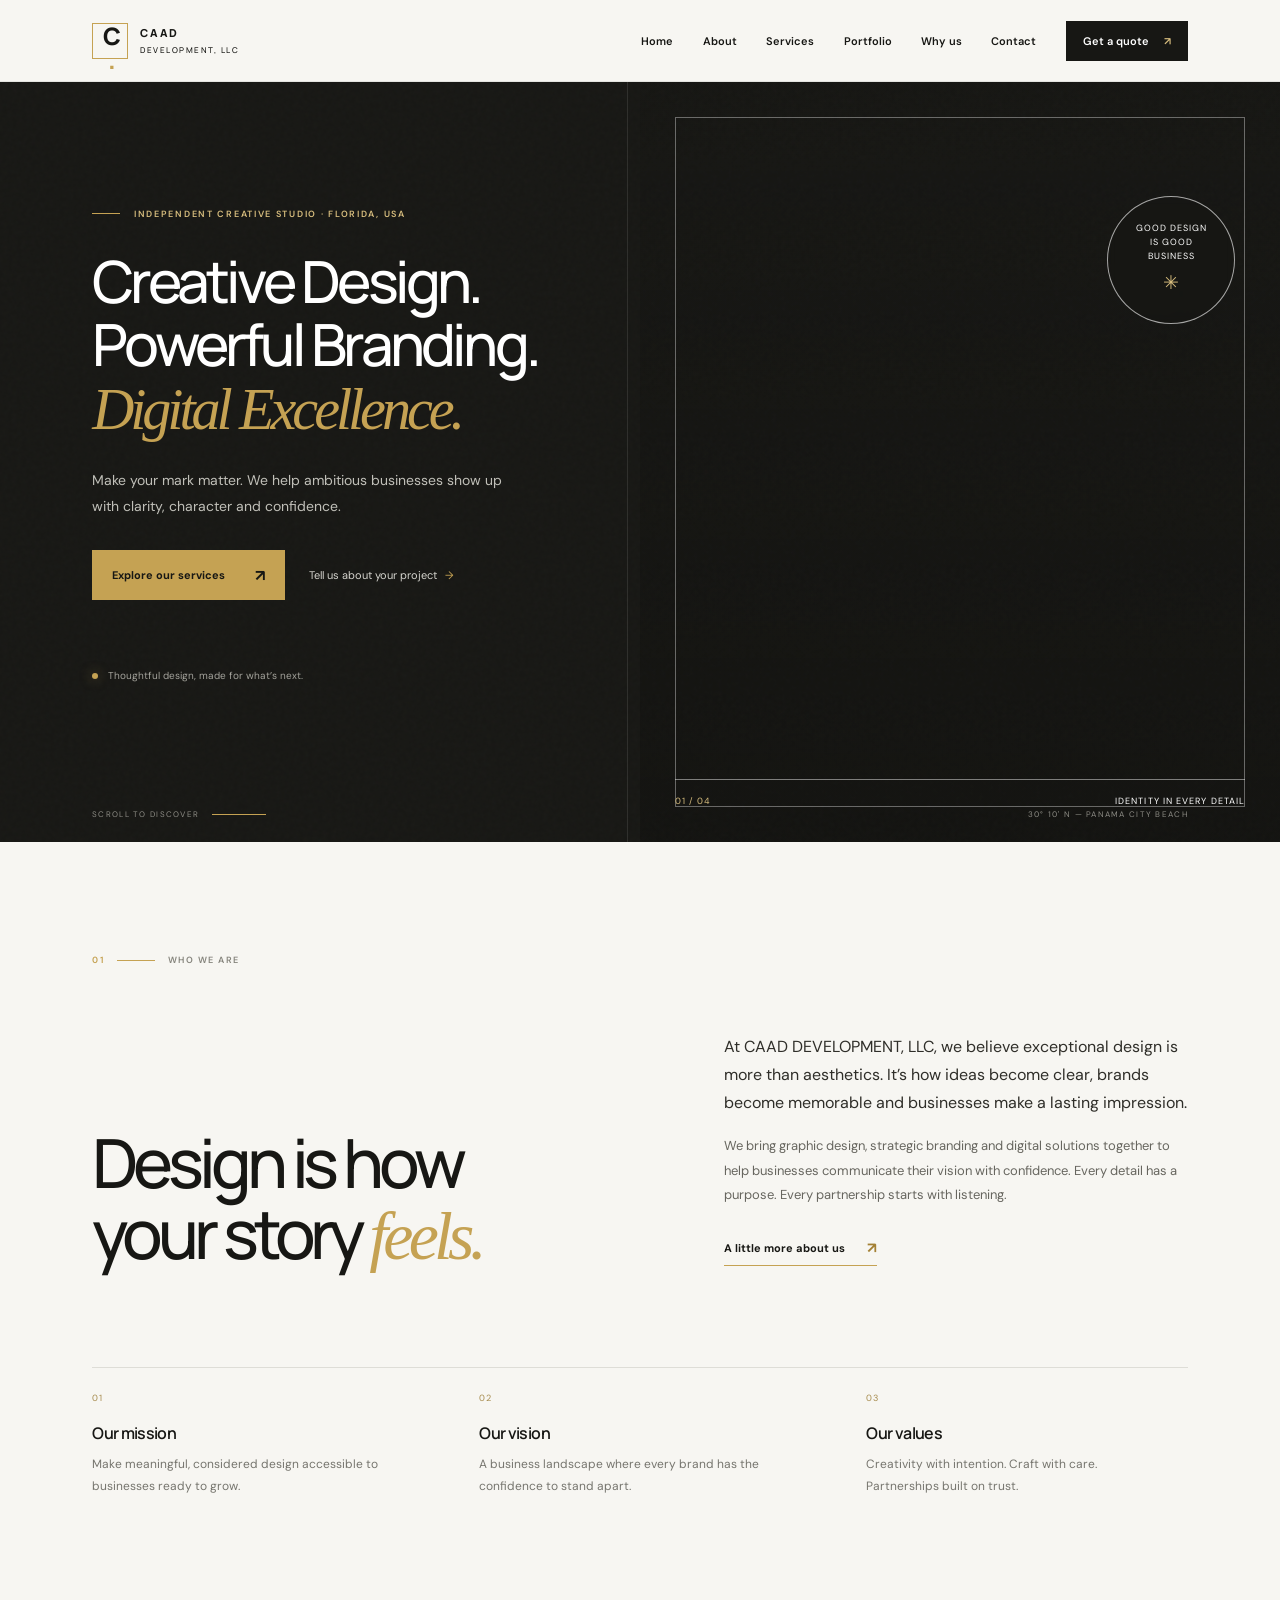
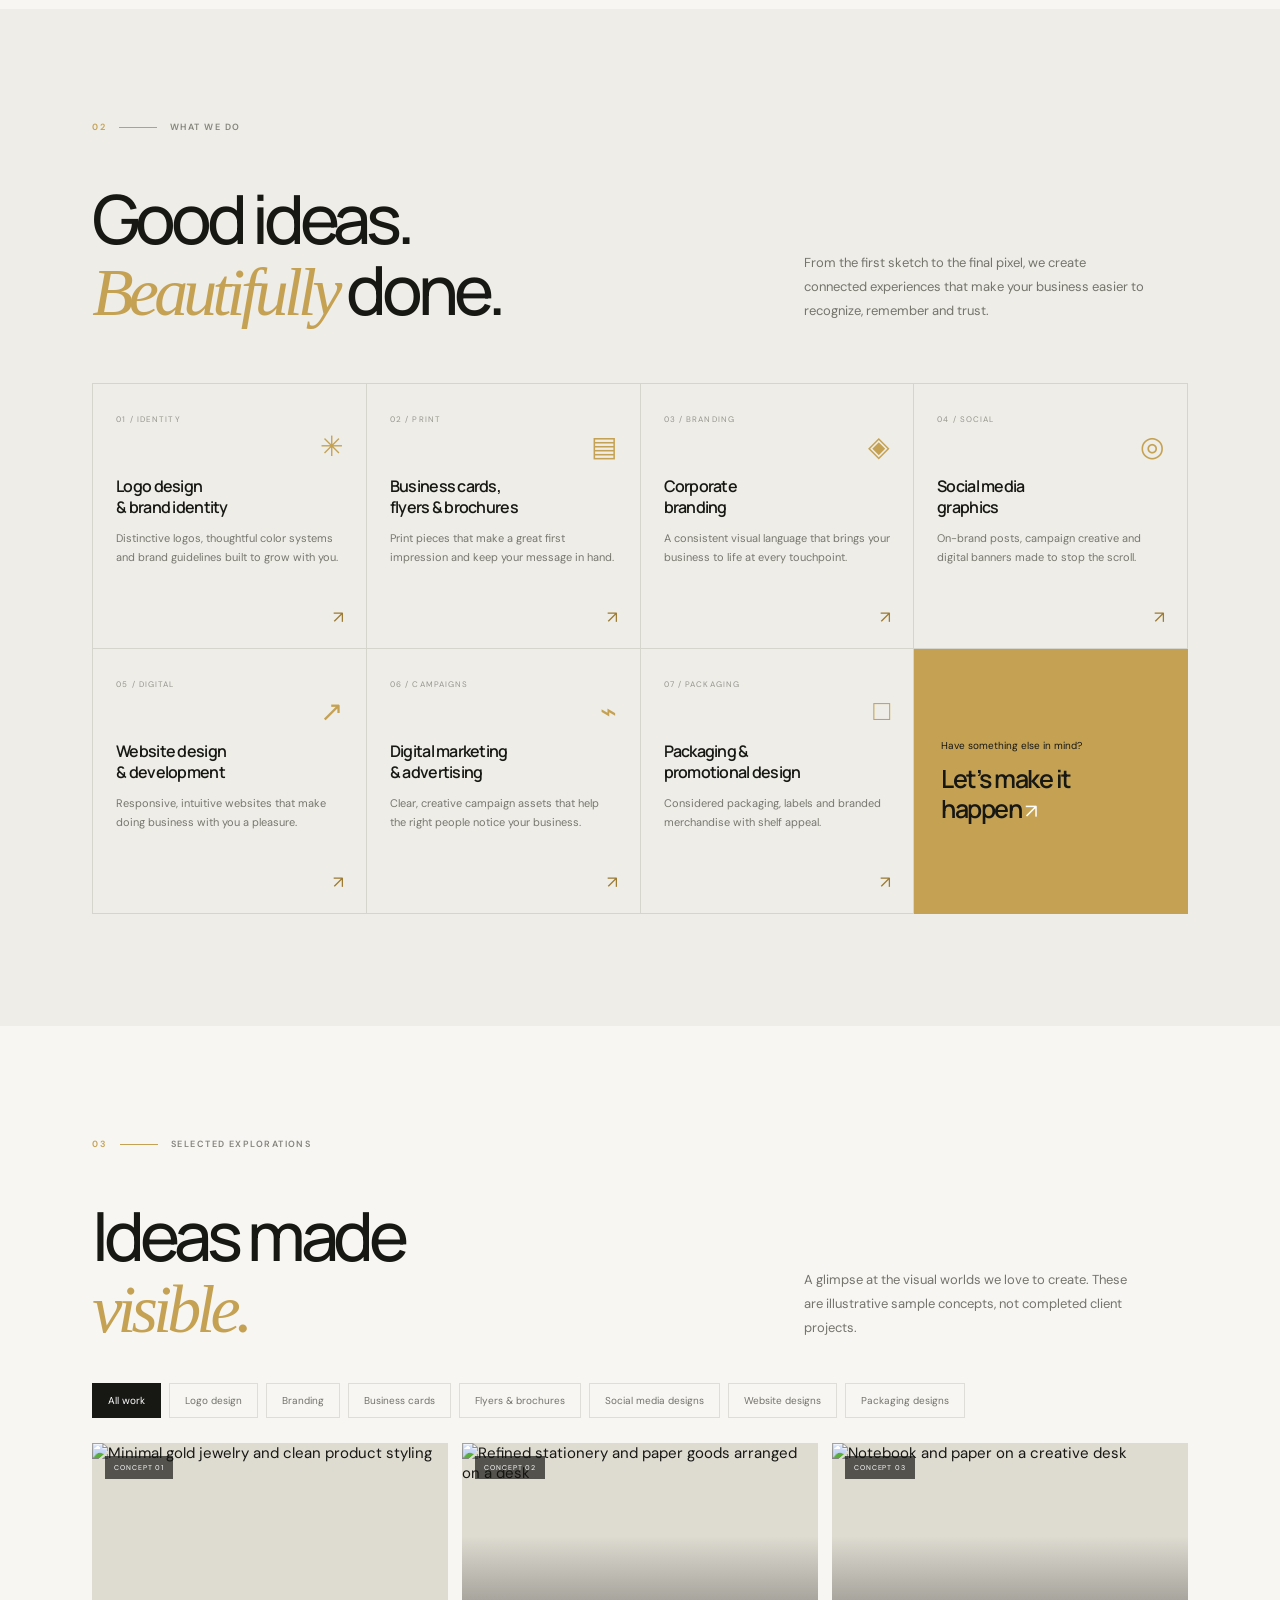
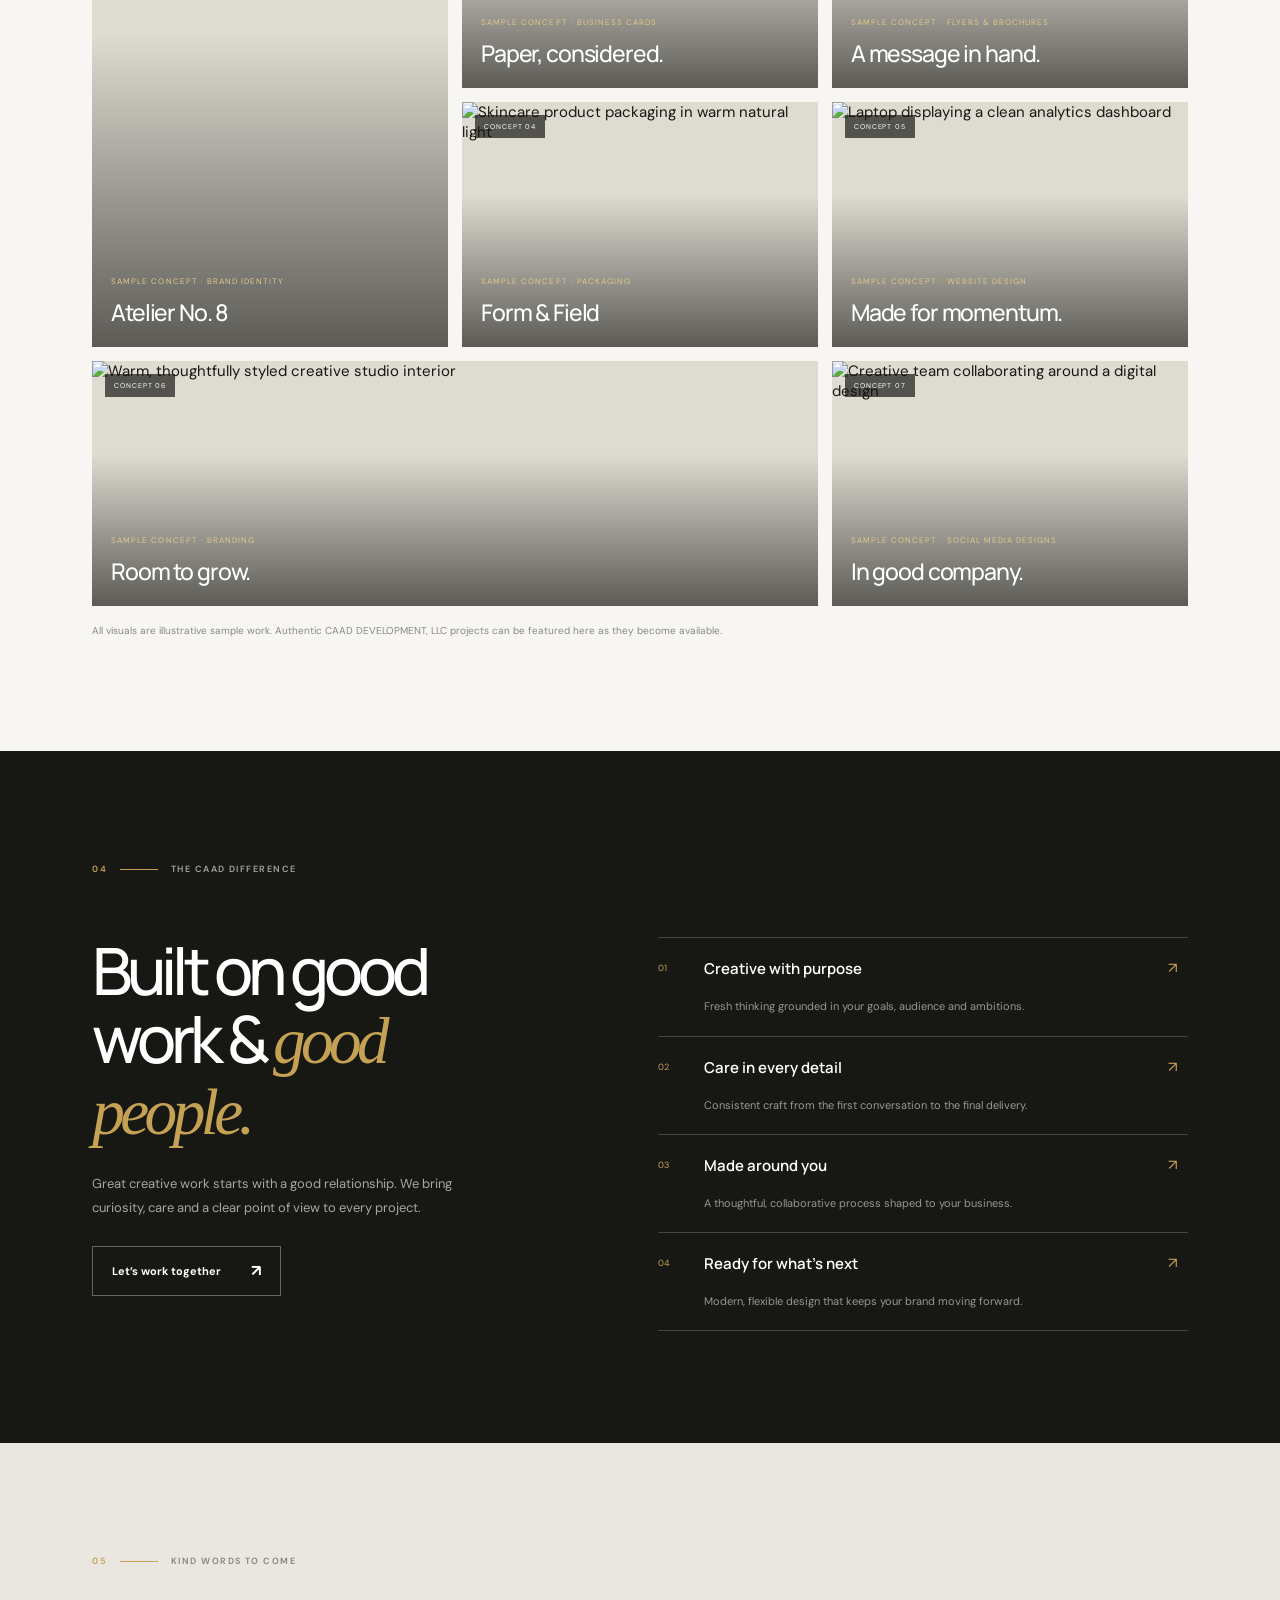
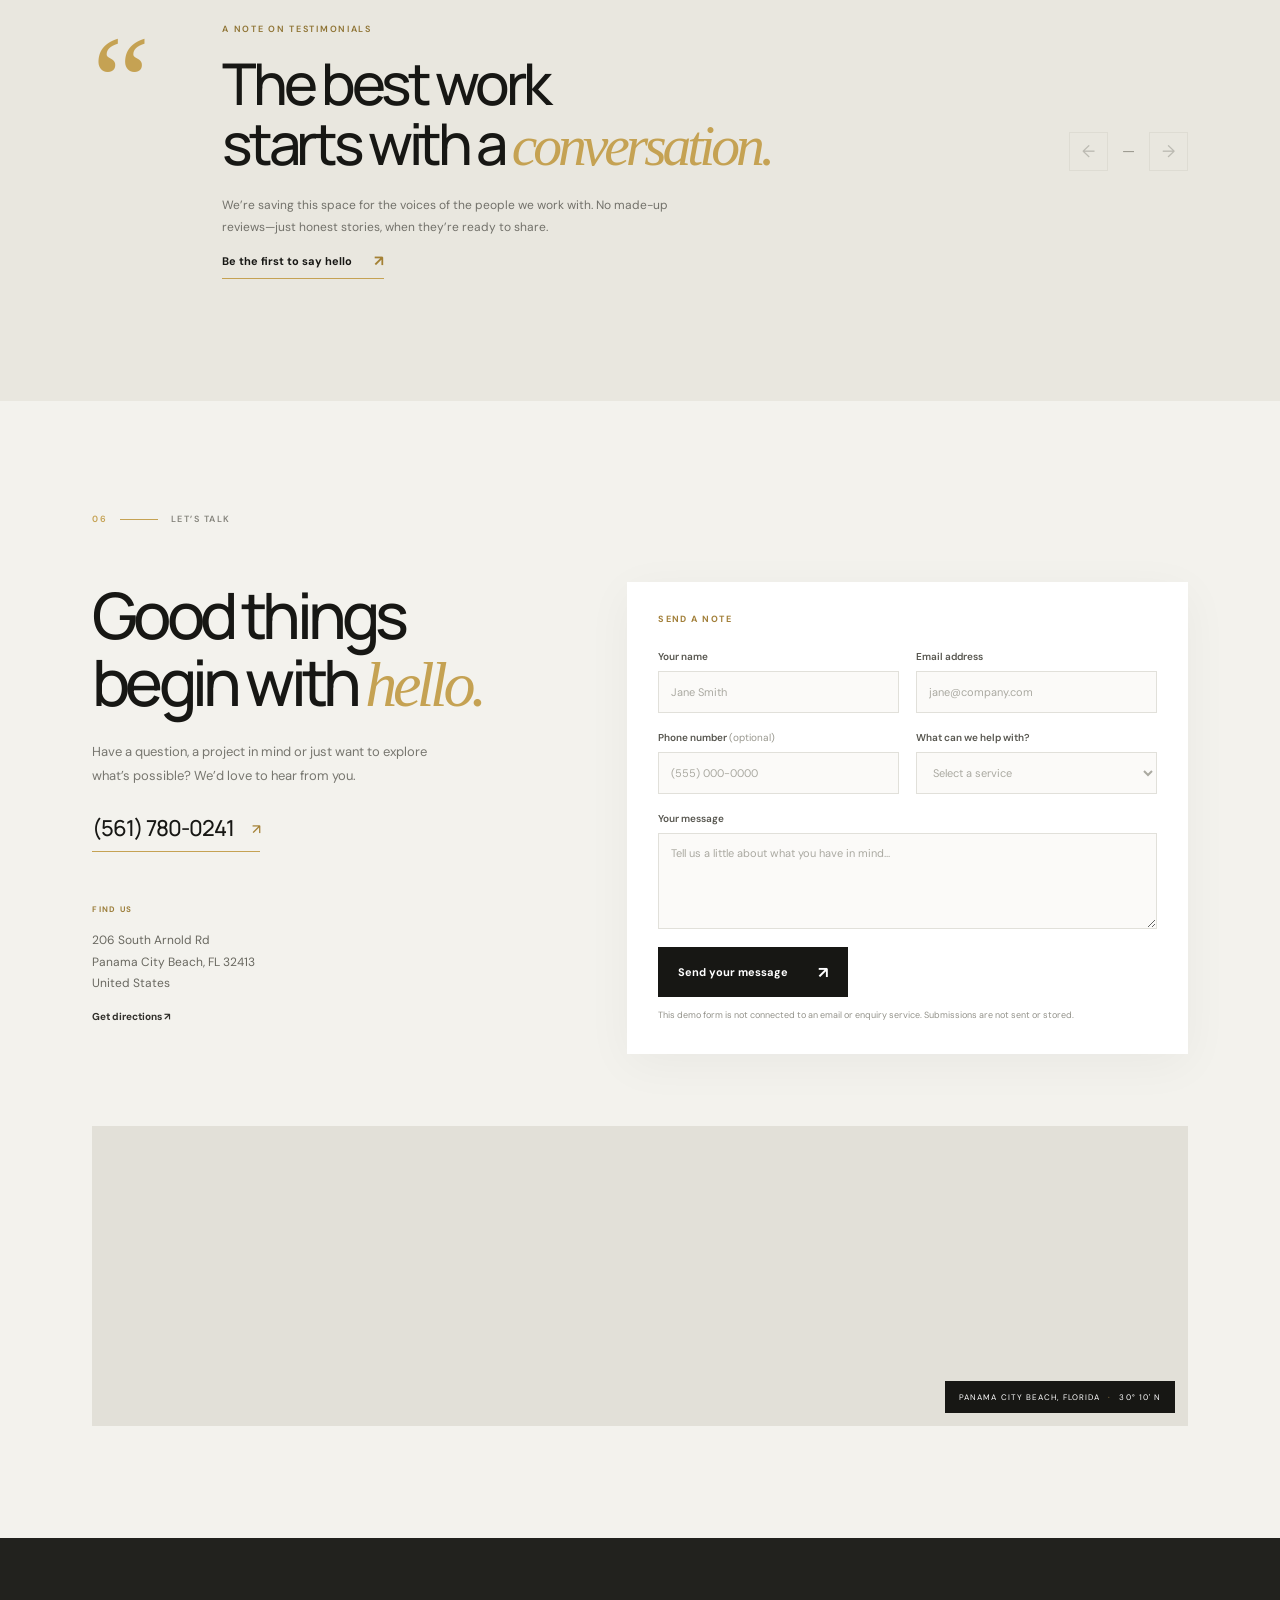
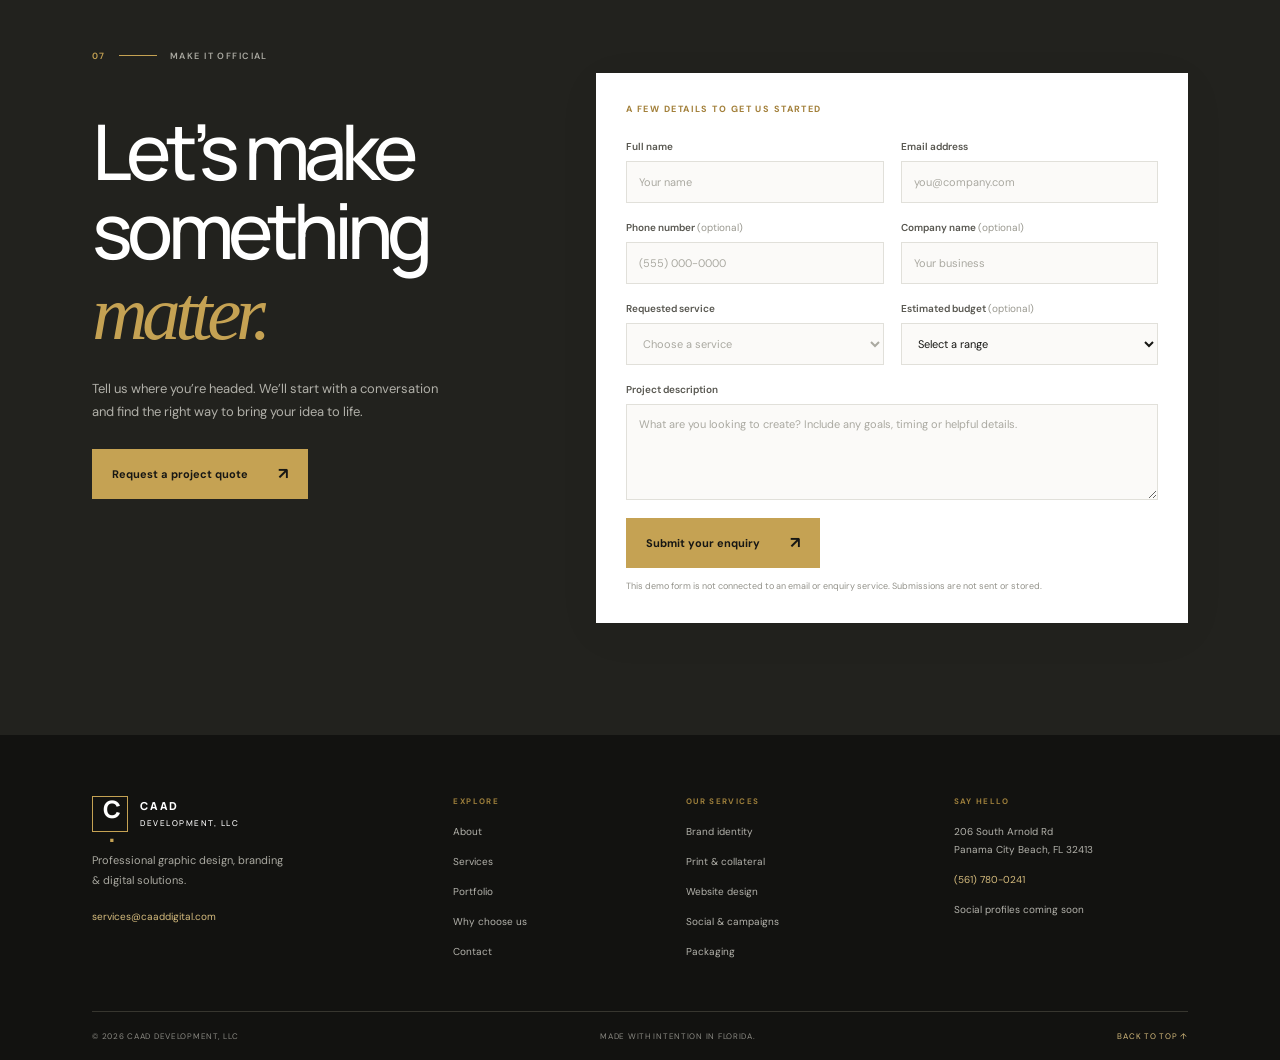
==== commit fb626f9f: "Update contact email address Co-authored-by: Copilot <223556219+Copilot@users.noreply.github.com>" ====
--- a/index.html
+++ b/index.html
@@ -253,7 +253,7 @@
         <div class="footer-brand">
           <a class="brand brand-light" href="#home" aria-label="CAAD Development home"><span class="brand-mark" aria-hidden="true">C<span>.</span></span><span class="brand-name">CAAD <span>DEVELOPMENT, LLC</span></span></a>
           <p>Professional graphic design, branding<br>&amp; digital solutions.</p>
-          <span class="footer-email">Email contact coming soon</span>
+          <a class="footer-email" href="mailto:services@caaddigital.com">services@caaddigital.com</a>
         </div>
         <div class="footer-col"><span class="footer-label">EXPLORE</span><a href="#about">About</a><a href="#services">Services</a><a href="#portfolio">Portfolio</a><a href="#why-us">Why choose us</a><a href="#contact">Contact</a></div>
         <div class="footer-col"><span class="footer-label">OUR SERVICES</span><a href="#services">Brand identity</a><a href="#services">Print &amp; collateral</a><a href="#services">Website design</a><a href="#services">Social &amp; campaigns</a><a href="#services">Packaging</a></div>
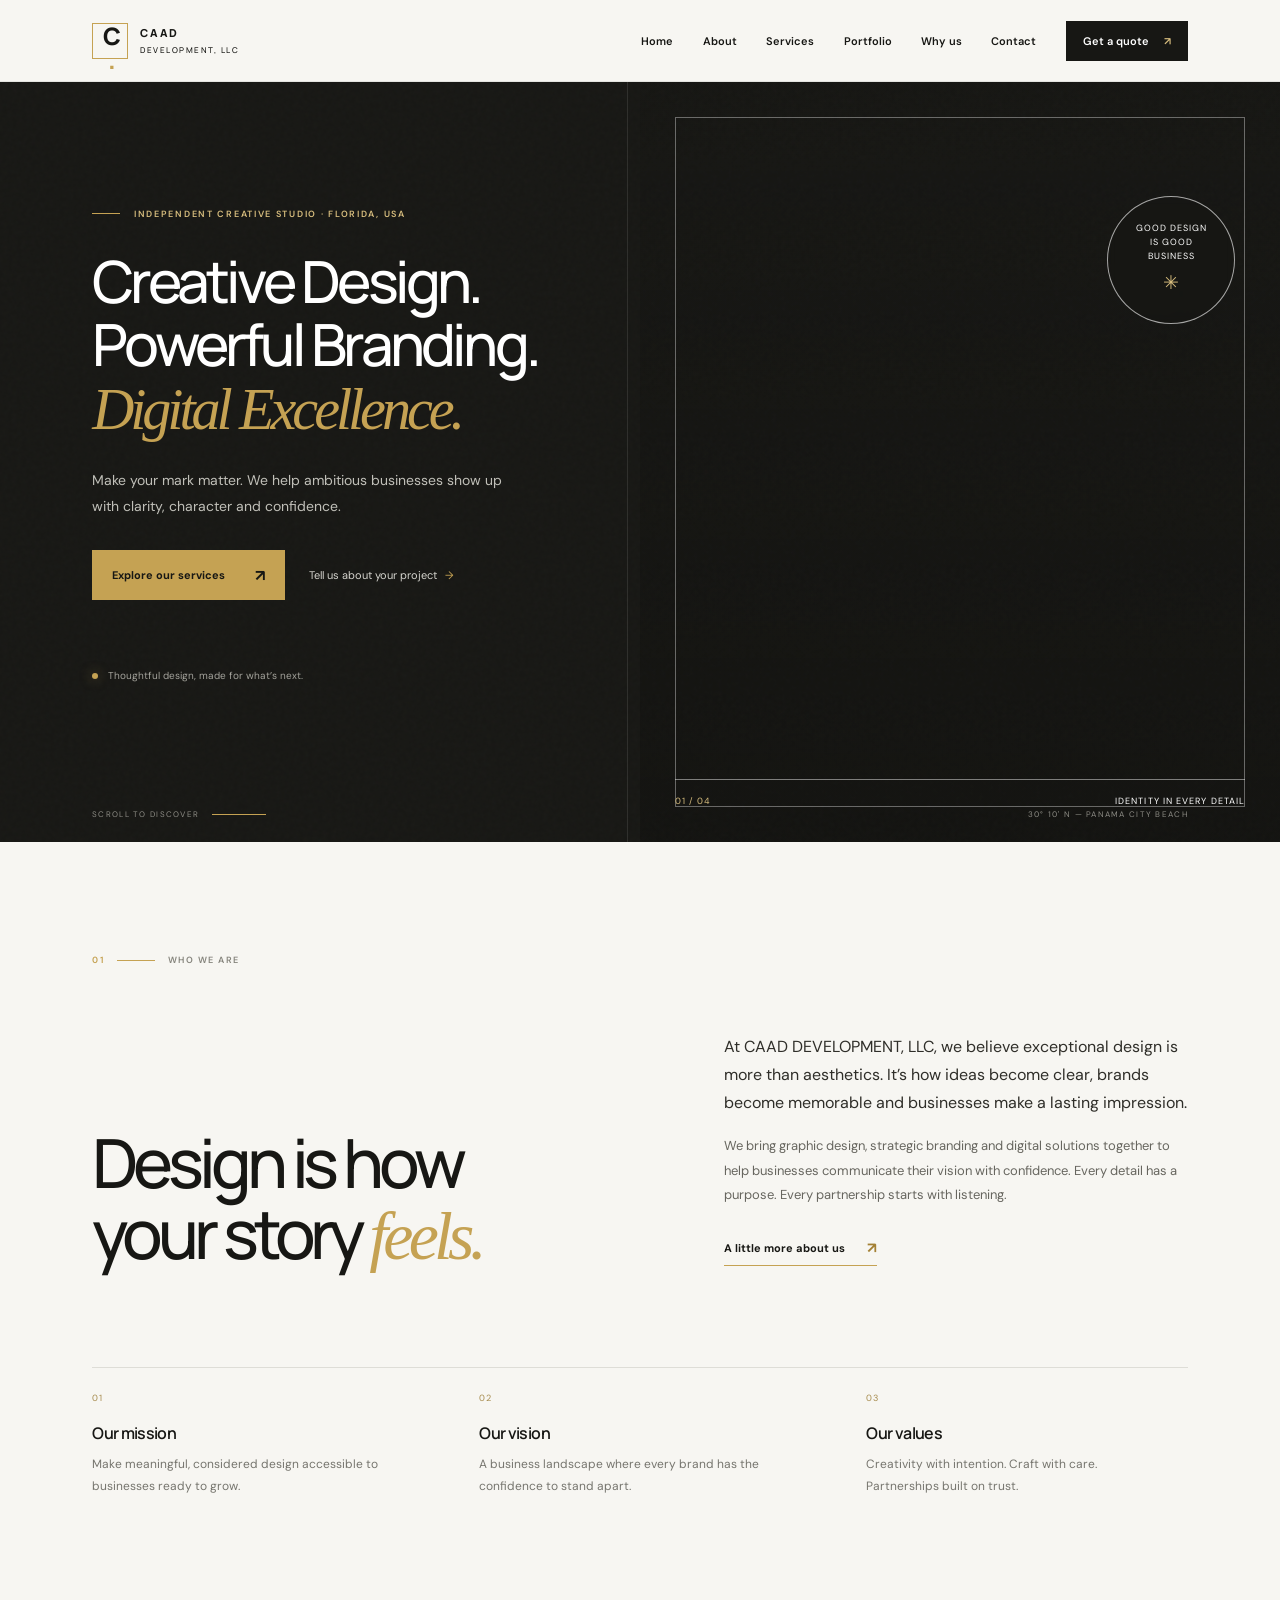
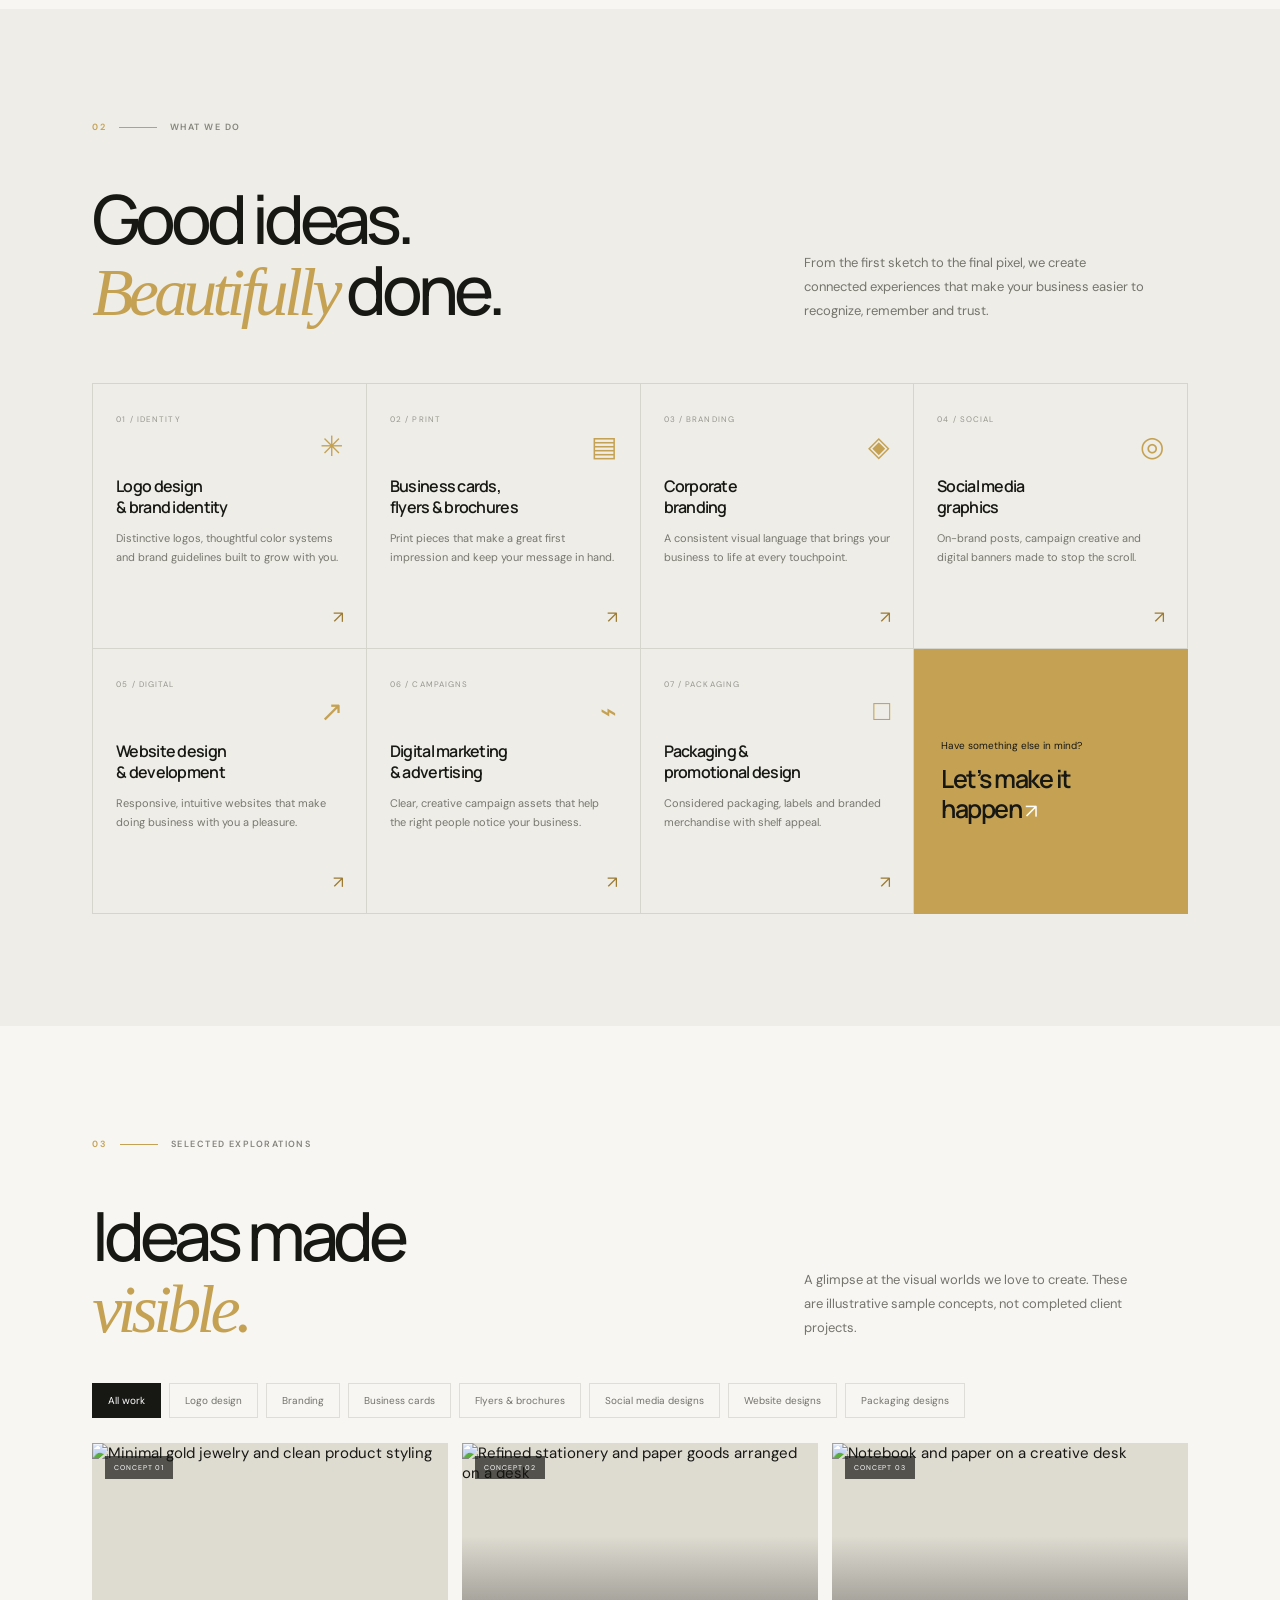
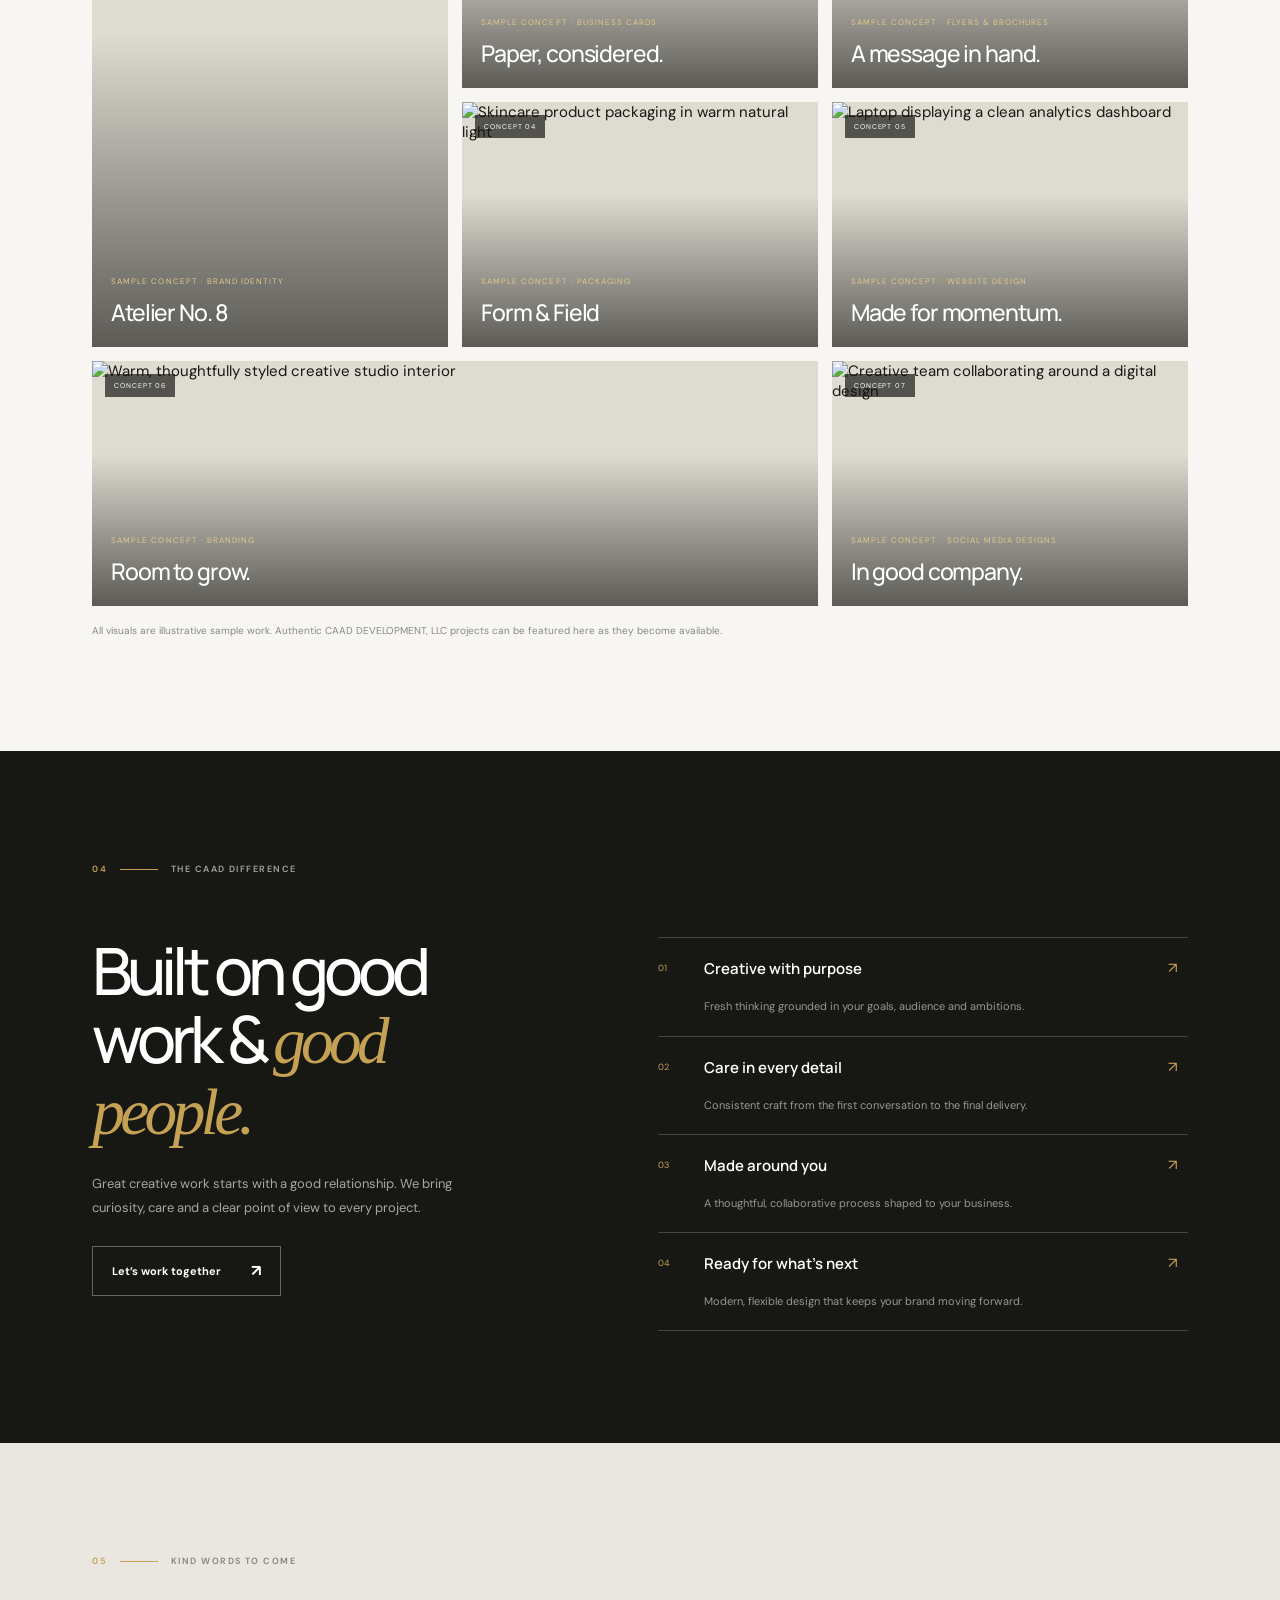
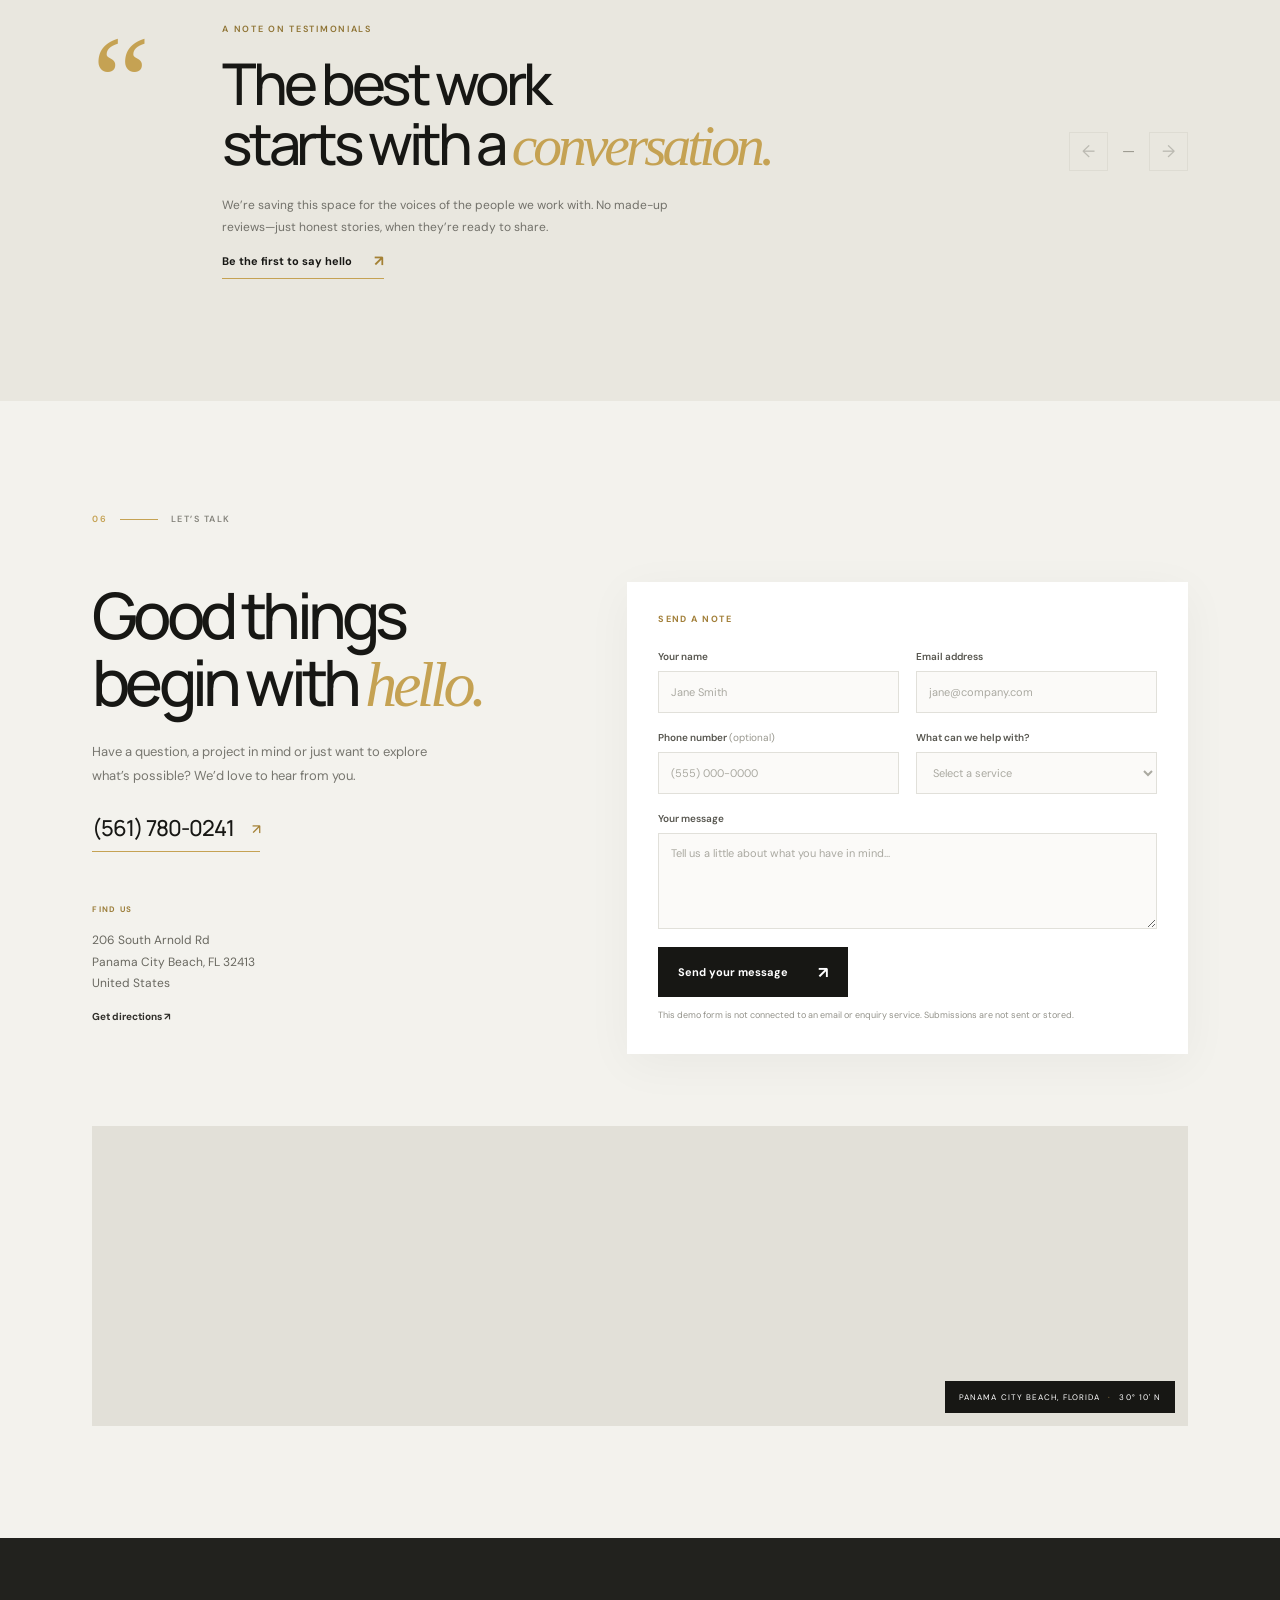
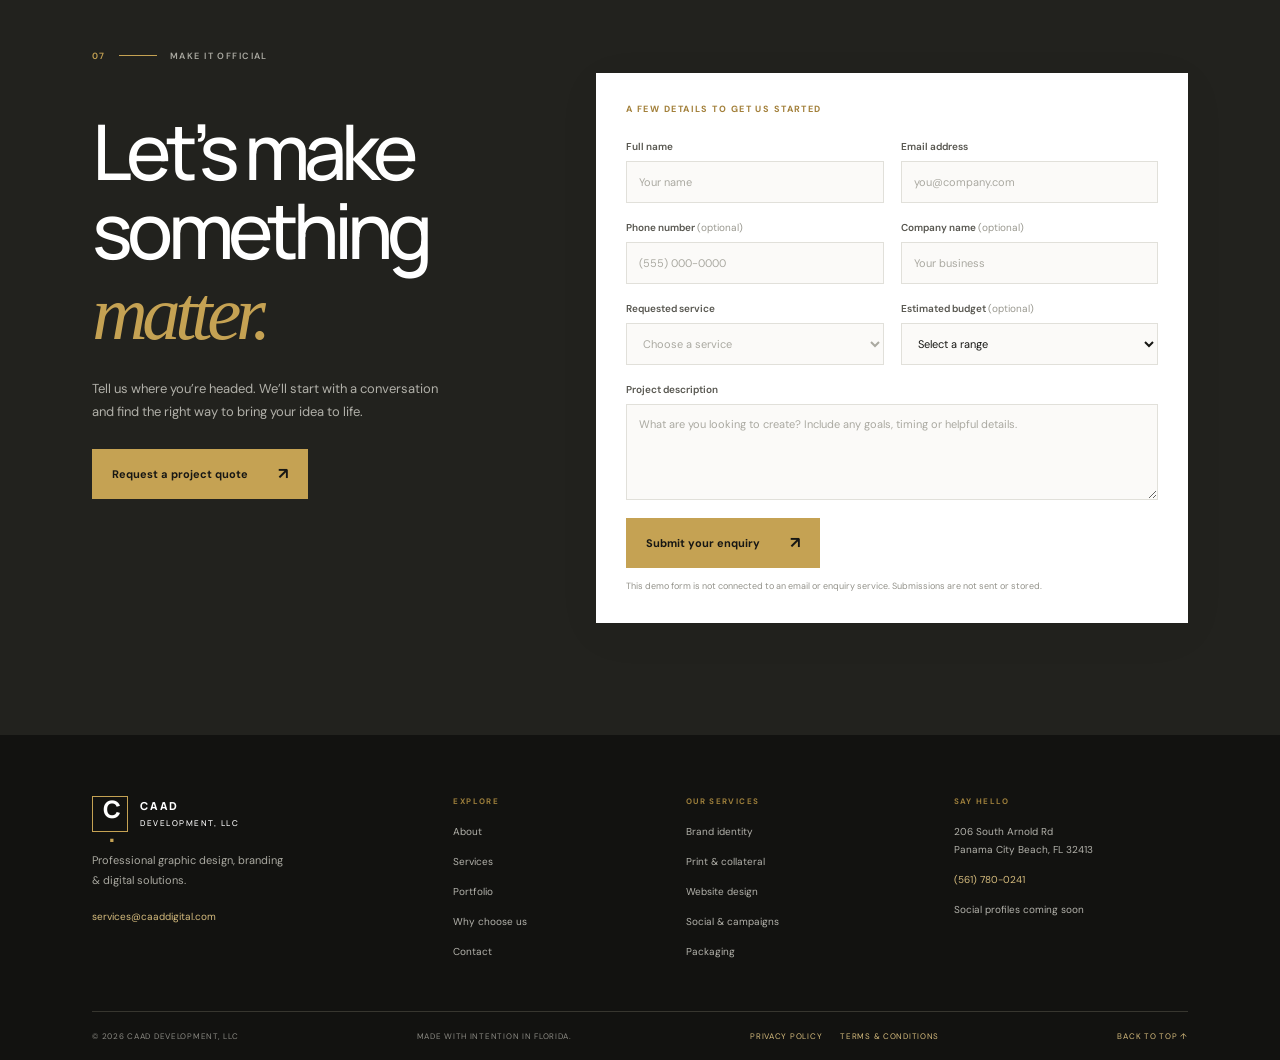
==== commit 0274b4a0: "Add website privacy and terms pages Co-authored-by: Copilot <223556219+Copilot@users.noreply.github." ====
--- a/index.html
+++ b/index.html
@@ -259,7 +259,7 @@
         <div class="footer-col"><span class="footer-label">OUR SERVICES</span><a href="#services">Brand identity</a><a href="#services">Print &amp; collateral</a><a href="#services">Website design</a><a href="#services">Social &amp; campaigns</a><a href="#services">Packaging</a></div>
         <div class="footer-col footer-contact"><span class="footer-label">SAY HELLO</span><p>206 South Arnold Rd<br>Panama City Beach, FL 32413</p><a href="tel:+15617800241">(561) 780-0241</a><span>Social profiles coming soon</span></div>
       </div>
-      <div class="footer-bottom"><span>© <span id="current-year"></span> CAAD DEVELOPMENT, LLC</span><span>Made with intention in Florida.</span><a href="#top">Back to top ↑</a></div>
+      <div class="footer-bottom"><span>© <span id="current-year"></span> CAAD DEVELOPMENT, LLC</span><span>Made with intention in Florida.</span><nav class="legal-links" aria-label="Legal"><a href="privacy-policy/">Privacy Policy</a><a href="terms-and-conditions/">Terms &amp; Conditions</a></nav><a href="#top">Back to top ↑</a></div>
     </footer>
   </body>
 </html>
--- a/styles.css
+++ b/styles.css
@@ -205,6 +205,34 @@
 .footer-contact > a { color: var(--gold-light); }
 .footer-bottom { display: flex; justify-content: space-between; gap: 20px; padding: 19px 0; border-top: 1px solid #37362f; color: #8b8a83; font-size: 8px; letter-spacing: .09em; text-transform: uppercase; }
 .footer-bottom a { color: var(--gold-light); }
+.legal-links { display: flex; flex-wrap: wrap; gap: 18px; }
+.legal-links a:hover { color: var(--white); }
+
+.legal-page { min-height: 100vh; }
+.legal-header { position: static; }
+.legal-home-link { color: #947333; font-size: 11px; font-weight: 600; }
+.legal-home-link:hover { color: var(--ink); }
+.legal-hero { padding: clamp(54px, 8vw, 100px) var(--page-pad); background: var(--ink); color: var(--white); }
+.legal-hero-inner { max-width: 860px; margin: 0 auto; }
+.legal-hero .section-kicker { color: #aaa9a1; }
+.legal-hero h1 { margin: 30px 0 15px; font: 500 clamp(42px, 7vw, 76px)/1.02 var(--display); letter-spacing: -.065em; }
+.legal-hero h1 em { color: var(--gold); font-family: var(--serif); font-weight: 400; }
+.legal-meta { margin: 0; color: #b1b0a9; font-size: 11px; }
+.legal-main { padding: 0 var(--page-pad) clamp(70px, 10vw, 120px); }
+.legal-document { max-width: 860px; margin: -24px auto 0; padding: clamp(26px, 5vw, 58px); position: relative; background: var(--white); box-shadow: 0 18px 55px rgba(27,26,21,.06); }
+.legal-document h2 { margin: 38px 0 12px; font: 600 21px/1.3 var(--display); letter-spacing: -.04em; }
+.legal-document h2:first-child { margin-top: 0; }
+.legal-document h3 { margin: 24px 0 8px; font: 600 14px/1.4 var(--display); }
+.legal-document p, .legal-document li { color: #55544e; font-size: 13px; line-height: 1.85; }
+.legal-document p { margin: 0 0 14px; }
+.legal-document ul { display: grid; gap: 5px; margin: 8px 0 18px; padding-left: 21px; }
+.legal-document li::marker { color: var(--gold); }
+.legal-document a { color: #8b6a2c; text-decoration: underline; text-underline-offset: 3px; }
+.legal-document a:hover { color: var(--ink); }
+.legal-contact { margin-top: 8px; }
+.legal-contact strong { color: var(--ink); }
+.legal-footer { padding-top: 0; }
+.legal-footer .footer-bottom { justify-content: flex-start; }
 
 .reveal-ready .section-kicker, .reveal-ready .intro-grid, .reveal-ready .values-row, .reveal-ready .section-heading, .reveal-ready .service-grid, .reveal-ready .portfolio-filters, .reveal-ready .portfolio-grid, .reveal-ready .why-grid, .reveal-ready .testimonial-wrap, .reveal-ready .contact-grid, .reveal-ready .map-wrap, .reveal-ready .quote-content, .reveal-ready .quote-form-wrap { opacity: 0; transform: translateY(18px); transition: opacity .7s ease, transform .7s cubic-bezier(.2,.7,.25,1); }
 .reveal-ready .is-visible { opacity: 1; transform: translateY(0); }
@@ -286,6 +314,7 @@
   .quote-form-wrap { padding-top: 0; }
   .footer-main { grid-template-columns: repeat(2, 1fr); gap: 38px 25px; }
   .footer-bottom { flex-wrap: wrap; }
+  .legal-document { margin-top: -18px; }
 }
 @media (max-width: 480px) {
   :root { --page-pad: 22px; }
@@ -319,4 +348,9 @@
   .footer-main { gap: 32px 18px; }
   .footer-col > a, .footer-col > p, .footer-col > span:not(.footer-label) { font-size: 9px; }
   .footer-bottom { gap: 10px; font-size: 7px; }
-}
+  .legal-links { gap: 12px; }
+  .legal-hero h1 { font-size: clamp(40px, 11vw, 56px); }
+  .legal-document { padding: 25px 20px; }
+  .legal-document h2 { font-size: 19px; }
+  .legal-document p, .legal-document li { font-size: 12px; }
+}
